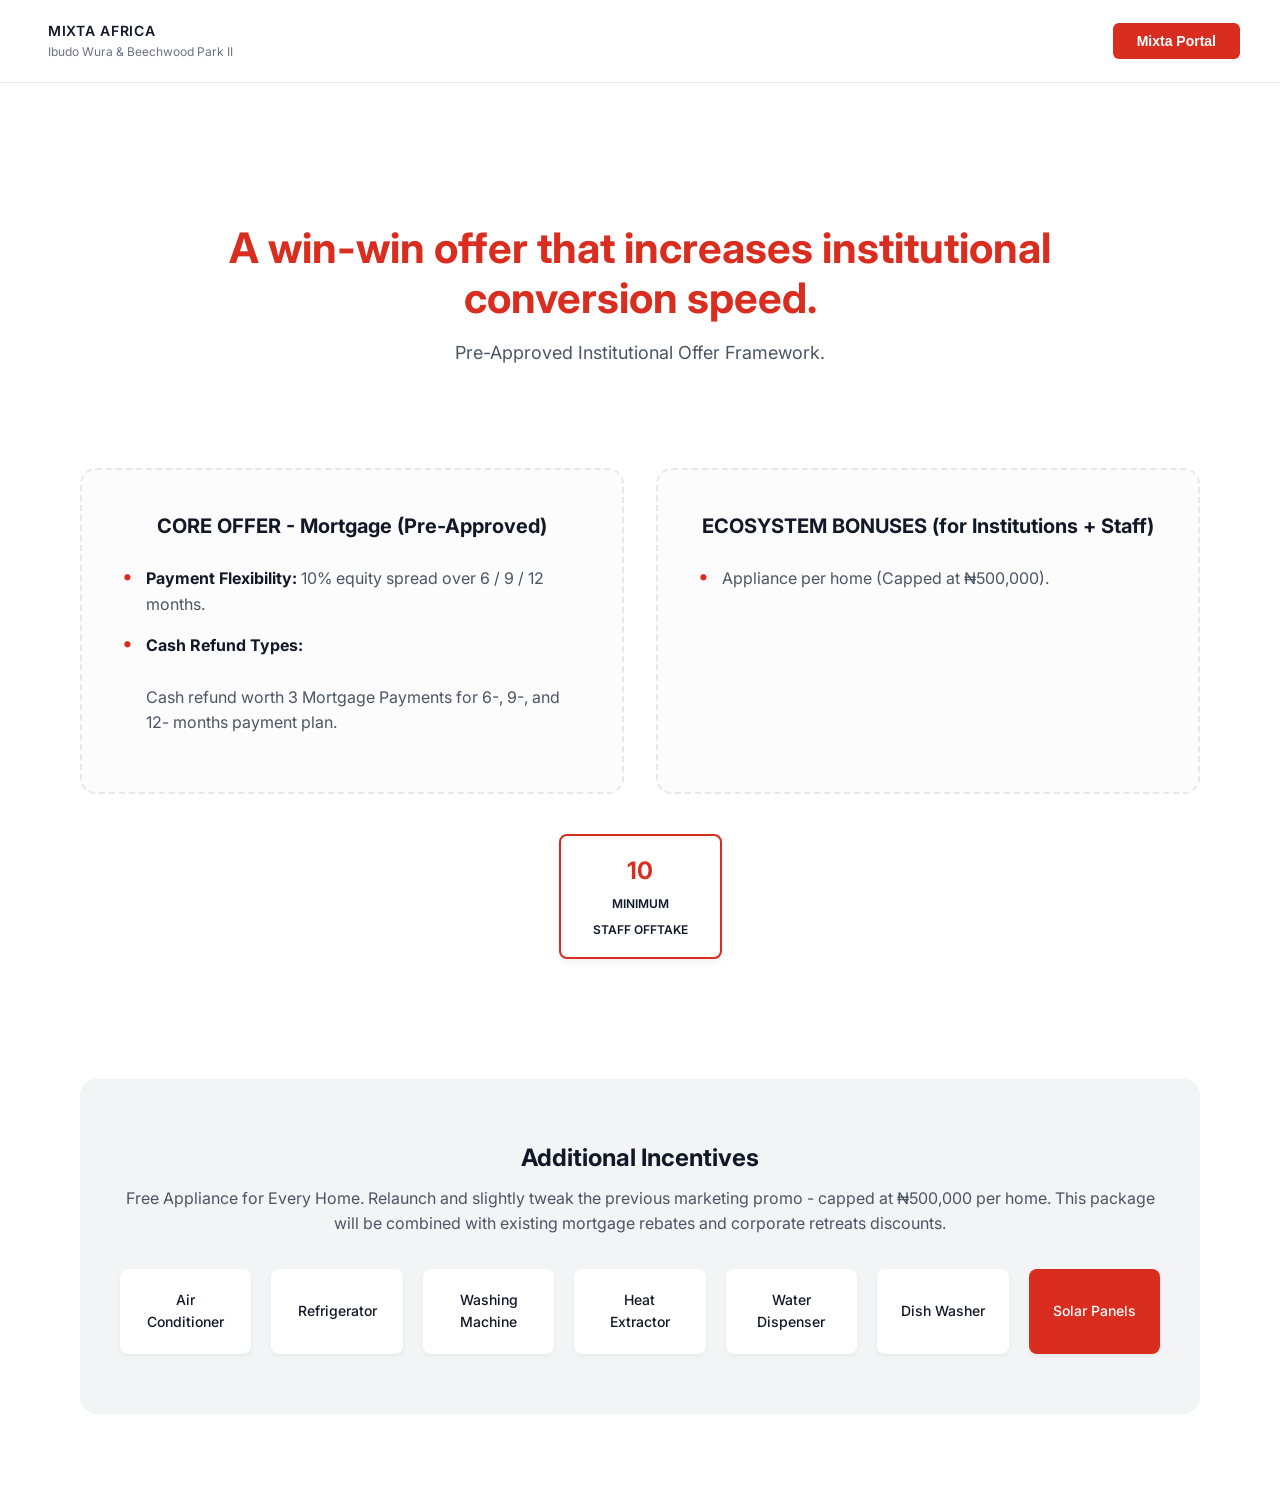
==== index.html @ d7891eee "Update index.html" ====
<!DOCTYPE html>
<html lang="en">
<head>
  <meta charset="UTF-8">
  <meta name="viewport" content="width=device-width, initial-scale=1.0">
  <title>Lagos Market Intelligence — Sales Directory</title>
  
  <script>
    if (sessionStorage.getItem('mixtaAuth') !== 'verified') { window.location.assign('./landing.html'); }
    let idleTime = 0;
    const idleInterval = setInterval(timerIncrement, 60000); 
    window.onload = resetTimer; window.onmousemove = resetTimer; window.onmousedown = resetTimer; window.ontouchstart = resetTimer; window.onclick = resetTimer; window.onkeypress = resetTimer; window.addEventListener('scroll', resetTimer, true);
    function timerIncrement() { idleTime++; if (idleTime >= 15) { sessionStorage.clear(); window.location.assign('./landing.html'); } }
    function resetTimer() { idleTime = 0; }
  </script>

  <link href="https://fonts.googleapis.com/css2?family=Inter:wght@300;400;500;600;700&display=swap" rel="stylesheet">
  <link rel="stylesheet" href="style.css">
</head>
<body>

  <nav>
    <a href="index.html" class="nav-brand">
      <img src="mixta-logo.png" alt="Mixta Africa Logo" style="height: 40px; width: auto; object-fit: contain;" onerror="this.style.display='none'">
      <div>
        <div class="nav-title" style="margin-left: 8px;">Mixta Africa</div>
        <div class="nav-subtitle" style="margin-left: 8px;">Lagos Market Intelligence Hub</div>
      </div>
    </a>
    <button onclick="sessionStorage.clear(); window.location.assign('./landing.html')" style="background: var(--bg-grey-light); border: 1px solid var(--border-grey); color: var(--brand-red); font-weight: 600; cursor: pointer; font-size: 13px; padding: 8px 16px; border-radius: 6px; transition: all 0.2s;">Sign Out</button>
  </nav>

  <main>
    <div class="hero-text">
      <h1>Sales Execution Workspace</h1>
      <p>Select a module below to access program details, frameworks, and pipeline analytics.</p>
    </div>

    <div class="guiding-grid">
      <a href="programme.html" class="guide-card">
        <div class="guide-icon">1</div>
        <div class="guide-title">Programme</div>
        <div class="guide-desc">Core metrics, eligibility filters, and qualifying salary data.</div>
      </a>
      <a href="frameworks.html" class="guide-card">
        <div class="guide-icon">2</div>
        <div class="guide-title">Frameworks</div>
        <div class="guide-desc">Industry-specific strategy and segmentation models.</div>
      </a>
      <a href="playbook.html" class="guide-card">
        <div class="guide-icon">3</div>
        <div class="guide-title">Sales Playbook</div>
        <div class="guide-desc">Scripts, objection handling, and 90-day rollout calendar.</div>
      </a>
    </div>

    <hr>

    <div style="text-align: center; margin-bottom: 20px;">
      <h2 style="font-size: 24px; font-weight: 700; margin-bottom: 8px;">Institutional Target Segmentation</h2>
      <p style="font-size: 14px; color: var(--brand-grey);">The 30 net addressable Lagos-based institutions mapped by priority.</p>
    </div>
    
    <h3 class="priority-header">Priority 1 - Anchor & High Probability Accounts</h3>
    <div class="company-grid" id="gridP1"></div>

    <h3 class="priority-header">Priority 2 - Strategic Followers</h3>
    <div class="company-grid" id="gridP2"></div>

    <h3 class="priority-header">Priority 3 - Secondary Targets</h3>
    <div class="company-grid" id="gridP3"></div>
  </main>

  <div class="modal-overlay" id="companyModal" onclick="closeModal(event)">
    <div class="modal-content" onclick="event.stopPropagation()">
      <button class="close-btn" onclick="forceCloseModal()">×</button>
      
      <div class="modal-header">
        <div class="modal-header-text">
          <span class="modal-priority" id="mPriority">PRIORITY</span>
          <h2 class="modal-title" id="mName">Company Name</h2>
          <p class="modal-meta" id="mMeta">HQ: Location | Lagos Headcount: 000</p>
        </div>
        <div class="modal-logo-box" id="mLogoContainer">
          <img id="mLogo" src="" alt="Company Logo">
        </div>
      </div>

      <div class="modal-scroll-area">
        <div class="modal-grid">
          <div class="modal-stat-box">
            <div class="modal-stat-title">Qualifying Staff (Above ₦1.8M)</div>
            <div class="modal-stat-val" id="mQualifying" style="color: var(--text-dark);">000</div>
          </div>
          <div class="modal-stat-box" style="background: var(--brand-red-light); border-color: var(--brand-red);">
            <div class="modal-stat-title" style="color: var(--brand-red);">Net Eligible Pool</div>
            <div class="modal-stat-val" id="mPool">000 - 000</div>
          </div>
        </div>

        <h3 class="modal-section-title">Targeting Intelligence</h3>
        <ul class="strategy-list">
          <li><strong>Entry Point</strong> <span id="mEntry">...</span></li>
          <li><strong>Contact Method</strong> <span id="mContact">...</span></li>
          <li><strong>Conversational Lever</strong> <span id="mLever">...</span></li>
          <li><strong>Pitch Angle</strong> <span id="mPitch">...</span></li>
        </ul>

        <div class="objection-box">
          <div class="objection-q" id="mObjQ">"Objection?"</div>
          <div class="objection-a" id="mObjA">Response...</div>
        </div>
      </div>

      <div class="modal-footer">
        <button class="nav-modal-btn" id="prevBtn" onclick="navigateModal(-1)">← Previous</button>
        <button class="nav-modal-btn" id="nextBtn" onclick="navigateModal(1)">Next →</button>
      </div>
    </div>
  </div>

  <script>
    const companyData = {
      "Access Bank Plc": { logoName: "Access Bank", name: "Access Bank Plc", priority: "PRIORITY 1 - ANCHOR ACCOUNT", hq: "Victoria Island, Lagos", headcount: "~6,000", qualifying: "~2,800", pool: "2,000- 2,500", entry: "Head of Employee Value Proposition / Chief Human Resources Officer", contact: "Direct phone call - leverage existing relationship", lever: "First-mover credential: \"Access Bank is our reference institution your staff benefit before any other bank in Lagos.\" Use this account to establish sector dominance.", pitch: "Access Bank Band 6-7 Officers earn N1.2M-N2.8M. Those above 1.8M can spread 10% equity over 6, 9, or 12 months. Upon completion, they receive 3 months of payments in cash.", objQ: "\"We have our own mortgage product.\"", objA: "This is a housing benefit layer a cash-back and appliance subsidy that sits entirely outside your balance sheet. Your own product gets more competitive, not less." },
      "Zenith Bank Plc": { logoName: "Zenith Bank", name: "Zenith Bank Plc", priority: "PRIORITY 1", hq: "Victoria Island, Lagos", headcount: "~2,625", qualifying: "~1,200", pool: "800 - 1,000", entry: "Chief People Officer or Head of Human Resources", contact: "Linkedin InMail + phone reference Access Bank engagement", lever: "Sector social proof: \"Access Bank staff are already enrolled. Zenith is the natural second.\"", pitch: "Zenith Officers and Managers are career-ambitious. Frame this as: your staff aren't just getting a mortgage they are getting a property subsidy programme that returns real money.", objQ: "\"Staff prefer our internal mortgage scheme.\"", objA: "The cash refund and appliance bundle is additive - staff using Zenith's own mortgage product still qualify for the 3-month cash refund." },
      "Guaranty Trust Holding Co.": { logoName: "GTBank", name: "Guaranty Trust Holding Co. (GTBank)", priority: "PRIORITY 1", hq: "Victoria Island, Lagos", headcount: "~2,660", qualifying: "~1,200", pool: "750- 1,000", entry: "Head of Human Resources or Deputy Managing Director", contact: "Warm intro via Access Bank contact", lever: "GTBank culture responds to exclusivity and first-mover identity: \"10 GTBank people are getting homes this quarter - are your people on the list?\"", pitch: "GTBank staff are aspirational and brand-aware. Frame Ibudo Wura / Beechwood Park II as a prestige address.", objQ: "\"We have a housing loan scheme in-house.\"", objA: "The cash-back and N500K appliance allocation is the differentiator. Your scheme provides the loan ours returns cash on top." },
      "First Bank of Nigeria Plc": { logoName: "First Bank", name: "First Bank of Nigeria Plc", priority: "PRIORITY 1", hq: "Marina, Lagos Island", headcount: "~4,200", qualifying: "~1,600", pool: "800- 1,200", entry: "Group Head, Human Resources", contact: "Formal physical letter to First Bank HQ (Marina)", lever: "130 years of institutional legacy means frequent executive events. Lead with the conference centre discount as the door-opener with the CHRO.", pitch: "First Bank's large Lagos management cadre has many experienced professionals who have been renting for 5-10 years. The equity installment option removes the biggest barrier.", objQ: "\"Staff are spread across Lagos - complex logistics.\"", objA: "We run satellite briefings at branch locations. We come to your staff." },
      "United Bank for Africa (UBA)": { logoName: "UBA", name: "United Bank for Africa (UBA)", priority: "PRIORITY 1", hq: "Victoria Island, Lagos", headcount: "~3,600", qualifying: "~1,350", pool: "850- 1,100", entry: "Head of Employee Experience / HR Business Partner (Lagos)", contact: "Linkedin InMail to HR leadership", lever: "UBA's \"Africa's Global Bank\" brand positions its staff as globally mobile and career-aware.", pitch: "UBA staff at Manager level (N2.8M-N7M) can access a N50M Ibudo Wura home. 10% equity = N5M, spread over 9 months.", objQ: "\"Some staff won't qualify.\"", objA: "We only need 10 to activate the bulk offer. We are targeting your Band-B population at N1.8M+." },
      "Stanbic IBTC Bank": { logoName: "Stanbic IBTC", name: "Stanbic IBTC Bank / Holdings", priority: "PRIORITY 1", hq: "Victoria Island, Lagos", headcount: "~3,150", qualifying: "~1,800", pool: "850- 1,150", entry: "Head of Human Resources", contact: "Linkedin + phone reference other banking sector engagements", lever: "Stanbic IBTC staff skew international-minded and financially sophisticated. Lead with the investment angle.", pitch: "International banking norms make Stanbic staff acutely aware of the wealth gap between homeowners and renters.", objQ: "\"Our staff have access to Standard Bank group housing loans.\"", objA: "Group schemes serve different geographies. Our programme adds a cash-back layer and an appliance grant that no group scheme matches." },
      "Interswitch": { logoName: "Interswitch", name: "Interswitch Group", priority: "PRIORITY 1", hq: "Victoria Island, Lagos", headcount: "~1,540", qualifying: "~900", pool: "500-700", entry: "Chief People Officer", contact: "Linkedin + warm intro via Lagos fintech network", lever: "Interswitch processes millions of transactions - staff are financially sophisticated. Lead with ROI framing.", pitch: "Interswitch Specialists and Senior Associates at N2M-N5M are the sweet spot. Tech talent in Lagos understands compounding returns.", objQ: "\"People in tech prefer flexibility - they might relocate.\"", objA: "Even if they relocate, they own a Lagos asset appreciating at 15-22% annually." },
      "Shell Nigeria": { logoName: "Shell", name: "Shell Nigeria (SPDC / SNEPCO)", priority: "PRIORITY 1", hq: "Victoria Island, Lagos", headcount: "~1,750", qualifying: "~1,200", pool: "550-800", entry: "Head of HR Nigeria or Social Performance Manager", contact: "Formal letter to Shell Nigeria HQ + LinkedIn follow-up", lever: "Shell Nigeria staff earn some of the highest salaries in Lagos but face two barriers: lump-sum down payment and title insecurity. Address both.", pitch: "Shell professionals at N2.5M-N8M have the income to qualify comfortably their DSR on a N50M mortgage is well below 33.33%.", objQ: "\"We need a full due diligence on the development.\"", objA: "We provide complete documentation: Certificate of Occupancy, development approvals, site progress reports, offtake agreements." },
      "KPMG": { logoName: "KPMG", name: "KPMG Nigeria", priority: "PRIORITY 1", hq: "Victoria Island, Lagos", headcount: "~1,950", qualifying: "~1,100", pool: "560-830", entry: "Head of People & Culture (HR)", contact: "Linkedin + formal meeting request", lever: "KPMG advises Nigeria's largest companies on HR strategy. Lead with credibility.", pitch: "Senior Associates and Managers at KPMG are exactly the cohort under housing pressure in Lagos. The equity installment plan fits their cash flow.", objQ: "\"Conflict of interest we advise real estate clients.\"", objA: "Staff are purchasing individually through a mortgage product this is a personal financial transaction." },
      "Deloitte": { logoName: "Deloitte", name: "Deloitte Nigeria", priority: "PRIORITY 1", hq: "Victoria Island, Lagos", headcount: "~1,716", qualifying: "~1,000", pool: "500-750", entry: "Chief People Officer", contact: "LinkedIn + formal email", lever: "\"KPMG staff are already enrolled. Deloitte is the natural second Big Four firm.\"", pitch: "Deloitte Senior Consultants and Managers in Lagos understand financial modelling. Present the full investment case.", objQ: "\"We have an existing bank partnership for staff mortgages.\"", objA: "Bank partnerships provide the debt - this adds cash back and appliances on top." },
      "PwC": { logoName: "PwC", name: "PricewaterhouseCoopers (PwC) Nigeria", priority: "PRIORITY 1", hq: "Victoria Island, Lagos", headcount: "~1,560", qualifying: "~950", pool: "450-710", entry: "Head of Human Capital", contact: "LinkedIn + formal meeting request", lever: "PwC's brand is built on trust and rigour. Your due diligence pack should be presented exactly as PwC would present a client deliverable.", pitch: "Managers and Senior Managers are the highest-probability cohort.", objQ: "\"Partnership structure means we need Partner approval for any staff programme.\"", objA: "We understand. A one-page brief for Partner review is part of our standard package." },
      "MTN Nigeria": { logoName: "MTN", name: "MTN Nigeria", priority: "PRIORITY 1", hq: "Ikoyi, Lagos", headcount: "~1,950", qualifying: "~1,100", pool: "600-850", entry: "Head of People & Culture (HR)", contact: "Linkedin InMail to HR Head", lever: "MTN staff are technology-oriented. Prepare a digital one-pager.", pitch: "MTN Specialists and Managers are renting across Lekki, VGC, and Ajah. The equity installment plan eliminates the down-payment barrier.", objQ: "\"Our people prefer to live closer to Ikoyi HQ.\"", objA: "Lakowe is on the Lekki-Epe expressway 25 minutes from Ikoyi in moderate traffic. It is closer than Ajah." },
      "Standard Chartered Bank": { logoName: "Standard Chartered", name: "Standard Chartered Bank", priority: "PRIORITY 2", hq: "Victoria Island, Lagos", headcount: "~1,650", qualifying: "~1,100", pool: "500-700", entry: "Head of Human Resources", contact: "Linkedin InMail with formal follow-up", lever: "StanChart staff are globally mobile and see Lagos as a posting.", pitch: "For expatriate or returning-diaspora staff, the 10% equity installment structure removes the lump-sum barrier entirely.", objQ: "\"Our staff rotate globally will they be here long enough?\"", objA: "Many Standard Chartered executives have been in Lagos 5+ years. For those who stay, this is wealth creation." },
      "Fidelity Bank Plc": { logoName: "Fidelity Bank", name: "Fidelity Bank Plc", priority: "PRIORITY 2", hq: "Victoria Island, Lagos", headcount: "~1,760", qualifying: "~700", pool: "400-580", entry: "Head of Human Resources", contact: "Linkedin + phone warm intro", lever: "Fidelity Bank is actively positioning as a growth bank.", pitch: "Grade 6-9 Fidelity staff (N1.8M-N5.5M) represent the growth engine of the bank.", objQ: "\"Our staff numbers are lower in Lagos.\"", objA: "We only need 10 commitments to activate the bulk benefit. Quality of the 10 is what activates the offer." },
      "First City Monument Bank": { logoName: "FCMB", name: "First City Monument Bank", priority: "PRIORITY 2", hq: "Victoria Island, Lagos", headcount: "~1,440", qualifying: "~600", pool: "340-480", entry: "Group Chief Human Resources Officer", contact: "LinkedIn + formal email", lever: "FCMB positions itself as a \"right size bank\". Frame this as a programme that only a forward-thinking HR team would run.", pitch: "FCMB Managers and Senior Officers in Lagos are the precise target. 10% equity installment over 6-12 months is accessible.", objQ: "\"Budget for staff welfare is tight.\"", objA: "This programme costs FCMB nothing. Your staff self-select, individually qualify, and receive the benefit directly." },
      "Airtel Nigeria": { logoName: "Airtel", name: "Airtel Nigeria", priority: "PRIORITY 2", hq: "Victoria Island, Lagos", headcount: "~1,100", qualifying: "~650", pool: "300-490", entry: "Head of Human Resources", contact: "Linkedin + phone", lever: "\"MTN staff are already looking at this. Airtel is the natural next move in the telecom sector.\"", pitch: "Airtel Specialists earning N1.9M-N4.5M are the core cohort. The N5M equity spread over 12 months is financially viable.", objQ: "\"Staff may prefer buying outside Lakowe.\"", objA: "They can this is a structured offer tied to specific, title-clear developments." },
      "Flutterwave": { logoName: "Flutterwave", name: "Flutterwave", priority: "PRIORITY 2", hq: "Lekki, Lagos", headcount: "~595", qualifying: "~450", pool: "220-360", entry: "VP People or Head of People Ops", contact: "Linkedin DM", lever: "Flutterwave staff earn global-equivalent salaries but live in Lagos. Angle: \"Your Lagos engineers earn San Francisco comp but are renting in Lekki.\"", pitch: "Senior engineers have the income but not the lump-sum equity. The installment plan is the product-market fit.", objQ: "\"Our people might move to the US or UK.\"", objA: "Lagos real estate has outperformed most global markets at 15-20% annual appreciation." },
      "Paystack": { logoName: "Paystack", name: "Paystack", priority: "PRIORITY 2", hq: "Victoria Island, Lagos", headcount: "~383", qualifying: "~320", pool: "150-260", entry: "Head of People / HR Lead", contact: "LinkedIn DM", lever: "Paystack staff are Stripe-credentialled global talent choosing to stay in Lagos.", pitch: "Paystack engineers are renting at N2M-N5M/year. Owning a N50M Ibudo Wura unit costs less per month on a 20-year mortgage than their current rent.", objQ: "\"Small team not enough people.\"", objA: "We only need 10. Paystack has 383 Lagos staff and effectively 100% earn 1.8M+." },
      "Total Energies": { logoName: "Total Energies", name: "Total Energies", priority: "PRIORITY 2", hq: "Victoria Island, Lagos", headcount: "~1,000", qualifying: "~680", pool: "300-480", entry: "HR Manager Nigeria", contact: "Formal letter + LinkedIn", lever: "Total Energies has a strong employee welfare philosophy. Frame this as a measurable staff welfare outcome.", pitch: "TotalEnergies engineers in Lagos are in the 2.2M-N7M band. The structured equity payment and C of O title security match the documentation standards they expect.", objQ: "\"We need legal review before endorsing any property programme.\"", objA: "We have a complete legal due diligence pack: C of O, title search report, development permits." },
      "Seplat Energy": { logoName: "Seplat", name: "Seplat Energy", priority: "PRIORITY 2", hq: "Victoria Island, Lagos", headcount: "~600", qualifying: "~420", pool: "185-310", entry: "Chief Human Resources Officer", contact: "Phone + LinkedIn", lever: "Seplat is Nigeria's leading indigenous energy company. Angle: \"Seplat is powering Nigeria's energy future.\"", pitch: "Seplat staff have above-average financial literacy. Present the full financial model.", objQ: "\"We are based in V.I. Lakowe is a distance.\"", objA: "Lakowe is 28 minutes from Victoria Island via the Lekki-Epe expressway." },
      "Oando Plc": { logoName: "Oando", name: "Oando Plc", priority: "PRIORITY 2", hq: "Victoria Island, Lagos", headcount: "~1,250", qualifying: "~700", pool: "350-530", entry: "Head of Human Resources", contact: "Phone + LinkedIn", lever: "Oando staff are financially motivated and market-aware. Frame this as a financial planning tool.", pitch: "Oando Professional and Senior Professional staff are primed for this offer.", objQ: "\"The company is currently focused on its own debt restructuring.\"", objA: "This programme has zero corporate financial involvement. Staff mortgage individually." },
      "Sahara Group": { logoName: "Sahara Group", name: "Sahara Group", priority: "PRIORITY 2", hq: "Victoria Island, Lagos", headcount: "~1,100", qualifying: "~680", pool: "330-490", entry: "Group Chief People Officer", contact: "Phone + formal email", lever: "Sahara Group operates across Africa. Lead with the retreat concession for the door-opener.", pitch: "Sahara's Lagos professionals earn above-market rates. The structured installment plan removes the lump-sum barrier.", objQ: "\"Sahara staff travel frequently - they're not always in Lagos.\"", objA: "Frequent travellers actually benefit most from a structured mortgage the payment comes out automatically." },
      "Nestle Nigeria": { logoName: "Nestle", name: "Nestle Nigeria", priority: "PRIORITY 2", hq: "Ilupeju, Lagos", headcount: "~1,350", qualifying: "~500", pool: "270-380", entry: "Human Resources Director", contact: "Formal letter + LinkedIn", lever: "Nestlé's culture prioritises employee welfare. Frame this as a \"Financial Wellness Benefit\".", pitch: "Nestlé Managers are stable, career-oriented professionals. The equity installment plan fits their consistent income profile.", objQ: "\"Our staff are spread across different areas of Lagos.\"", objA: "Lakowe is 30 minutes from llupeju via the Lagos-Ibadan Expressway to the Lekki-Epe road." },
      "Unilever Nigeria": { logoName: "Unilever", name: "Unilever Nigeria", priority: "PRIORITY 2", hq: "Oregun, Ikeja (Lagos)", headcount: "~1,100", qualifying: "~620", pool: "280-470", entry: "HR Director Nigeria", contact: "LinkedIn + formal email", lever: "Unilever's global playbook emphasises \"purposeful living\".", pitch: "Unilever Managers are exactly the cohort who have been saving for a property down payment for years.", objQ: "\"Our staff may prefer to buy through their own savings.\"", objA: "We are not competing with savings. The 10% equity installment plan IS a structured savings mechanism." },
      "EY": { logoName: "EY", name: "EY", priority: "PRIORITY 2", hq: "Victoria Island, Lagos", headcount: "~1,404", qualifying: "~900", pool: "370-580", entry: "Head of Talent / People Advisory", contact: "LinkedIn + formal email", lever: "EY's brand positions around \"Building a Better Working World\".", pitch: "EY Senior Associates and Managers are the prime cohort. Present the full NPV comparison: 5 years of renting versus owning.", objQ: "\"Our staff need to be mobile for client work.\"", objA: "Mobility is not an obstacle to ownership it is an argument for it." },
      "Coronation Merchant Bank": { logoName: "Coronation", name: "Coronation Merchant Bank", priority: "PRIORITY 2", hq: "Victoria Island, Lagos", headcount: "~595", qualifying: "~400", pool: "170-280", entry: "Chief Human Resources Officer", contact: "Phone + LinkedIn", lever: "Coronation staff are investment professionals.", pitch: "Coronation Investment Managers are analytical buyers. Present the full investment model.", objQ: "\"Our numbers are small barely worth the effort.\"", objA: "Coronation's small size is an advantage: decision speed. One meeting gets this approved." },
      "Sterling Bank Plc": { logoName: "Sterling Bank", name: "Sterling Bank Plc", priority: "PRIORITY 3", hq: "Marina, Lagos Island", headcount: "~1,120", qualifying: "~440", pool: "230-360", entry: "Chief Human Resources Officer", contact: "Phone + LinkedIn", lever: "Sterling Bank is reinventing itself. Staff are loyal and brand-proud.", pitch: "Sterling Bank managers are our ideal first cohort.", objQ: "\"Our staff base is smaller.\"", objA: "That's exactly why Sterling moves faster. 10 commitments in a bank of this size is achievable in one room." },
      "SystemSpecs": { logoName: "SystemSpecs", name: "SystemSpecs", priority: "PRIORITY 3", hq: "Lekki Phase 1, Lagos", headcount: "~480", qualifying: "~270", pool: "150-220", entry: "HR Manager / Chief People Officer", contact: "Phone + LinkedIn", lever: "SystemSpecs processes government payments across Nigeria.", pitch: "Senior developers are the target. Remita processes the NHF - staff here understand housing finance better than most.", objQ: "\"We are a relatively small company.\"", objA: "That means the HR team makes decisions faster. 10 commitments is easily achievable in one lunchroom session." },
      "Nigerian Breweries": { logoName: "Nigerian Breweries", name: "Nigerian Breweries", priority: "PRIORITY 3", hq: "Iganmu, Lagos", headcount: "~1,120", qualifying: "~400", pool: "225-320", entry: "Head of Human Resources", contact: "Formal letter + LinkedIn", lever: "Heineken's global DEI and employee wellbeing standards mean NB HR teams are evaluated on measurable welfare outcomes.", pitch: "NB Managers are the target. Lakowe offers a quality-of-life upgrade.", objQ: "\"We are a manufacturing company our senior staff in Lagos is a smaller group.\"", objA: "Quality over quantity. We need 10 commitments. Nigerian Breweries has 400 qualifying staff in Lagos." },
      "Flour Mills": { logoName: "Flour Mills", name: "Flour Mills", priority: "PRIORITY 3", hq: "Apapa, Lagos", headcount: "~1,890", qualifying: "~500", pool: "220-360", entry: "Group Head, Human Resources", contact: "Formal physical letter + phone", lever: "Flour Mills of Nigeria is one of the oldest and most respected companies on the NGX.", pitch: "FMN Managers and General Managers in Lagos are stable, long-tenured earners.", objQ: "\"Most of our Lagos staff are in Apapa far from Lakowe.\"", objA: "Lakowe is actually more accessible from Apapa via the Third Mainland Bridge to Lekki than many people assume." }
    };

    const targetCompaniesList = Object.keys(companyData);
    const gridP1 = document.getElementById('gridP1');
    const gridP2 = document.getElementById('gridP2');
    const gridP3 = document.getElementById('gridP3');
    const imgExtensions = ['png', 'PNG', 'jpg', 'JPG', 'jpeg', 'JPEG'];

    targetCompaniesList.forEach(companyKey => {
      const data = companyData[companyKey];
      const card = document.createElement('div');
      card.className = 'company-cell';
      card.onclick = () => openModal(companyKey);
      
      const logoContainer = document.createElement('div');
      logoContainer.className = 'logo-space';
      
      const logoImg = document.createElement('img');
      let extIndex = 0;
      const baseLogoName = data.logoName || companyKey;
      
      logoImg.src = `${baseLogoName}.${imgExtensions[extIndex]}`; 
      logoImg.alt = `${baseLogoName} Logo`;
      
      logoImg.onerror = function() {
        extIndex++;
        if (extIndex < imgExtensions.length) {
          this.src = `${baseLogoName}.${imgExtensions[extIndex]}`;
        } else {
          this.style.display = 'none';
          logoContainer.textContent = baseLogoName.charAt(0);
          logoContainer.style.fontSize = '24px';
          logoContainer.style.fontWeight = '700';
          logoContainer.style.color = 'var(--brand-red)';
        }
      };

      logoContainer.appendChild(logoImg);

      const name = document.createElement('div');
      name.className = 'company-name';
      name.textContent = data.name.split(' (')[0]; 

      card.appendChild(logoContainer);
      card.appendChild(name);
      
      if(data.priority.includes("PRIORITY 1")) gridP1.appendChild(card);
      else if (data.priority.includes("PRIORITY 2")) gridP2.appendChild(card);
      else gridP3.appendChild(card);
    });

    const modal = document.getElementById('companyModal');
    let currentCompanyIndex = 0;

    function openModal(companyKey) {
      currentCompanyIndex = targetCompaniesList.indexOf(companyKey);
      populateModal();
      modal.classList.add('active');
      document.body.style.overflow = 'hidden';
    }

    function populateModal() {
      const companyKey = targetCompaniesList[currentCompanyIndex];
      const data = companyData[companyKey];
      
      document.querySelector('.modal-scroll-area').scrollTop = 0;
      
      document.getElementById('mName').innerHTML = data.name;
      document.getElementById('mPriority').innerHTML = data.priority;
      document.getElementById('mMeta').innerHTML = `HQ: ${data.hq} | Lagos Headcount: ${data.headcount}`;
      document.getElementById('mQualifying').innerHTML = data.qualifying;
      document.getElementById('mPool').innerHTML = data.pool;
      document.getElementById('mEntry').innerHTML = data.entry;
      document.getElementById('mContact').innerHTML = data.contact;
      document.getElementById('mLever').innerHTML = data.lever;
      document.getElementById('mPitch').innerHTML = data.pitch;
      document.getElementById('mObjQ').innerHTML = data.objQ;
      document.getElementById('mObjA').innerHTML = data.objA;

      const baseLogoName = data.logoName || companyKey;
      const modalLogo = document.getElementById('mLogo');
      const modalLogoContainer = document.getElementById('mLogoContainer');
      
      modalLogo.style.display = 'block';
      modalLogoContainer.textContent = '';
      modalLogoContainer.appendChild(modalLogo);

      let modalExtIndex = 0;
      modalLogo.src = `${baseLogoName}.${imgExtensions[modalExtIndex]}`;
      modalLogo.alt = `${baseLogoName} Logo`;

      modalLogo.onerror = function() {
        modalExtIndex++;
        if (modalExtIndex < imgExtensions.length) {
          this.src = `${baseLogoName}.${imgExtensions[modalExtIndex]}`;
        } else {
          this.style.display = 'none';
          modalLogoContainer.textContent = baseLogoName.charAt(0);
          modalLogoContainer.style.fontSize = '28px';
          modalLogoContainer.style.fontWeight = '700';
          modalLogoContainer.style.color = 'var(--brand-red)';
        }
      };

      document.getElementById('prevBtn').disabled = (currentCompanyIndex === 0);
      document.getElementById('nextBtn').disabled = (currentCompanyIndex === targetCompaniesList.length - 1);
    }

    function navigateModal(direction) {
      const newIndex = currentCompanyIndex + direction;
      if(newIndex >= 0 && newIndex < targetCompaniesList.length) {
          currentCompanyIndex = newIndex;
          populateModal();
      }
    }

    function closeModal(event) { if (event.target === modal) forceCloseModal(); }
    function forceCloseModal() { modal.classList.remove('active'); document.body.style.overflow = 'auto'; }
  </script>
</body>
</html>
---- style.css ----
:root {
  --bg-white: #ffffff;
  --bg-off-white: #fcfcfc;
  --bg-grey-light: #f3f4f6;
  --border-grey: #e5e7eb;
  --text-dark: #111827;
  --text-grey: #4b5563;
  --text-light: #9ca3af;
  --brand-red: #d92d20;
  --brand-red-hover: #b42318;
  --brand-red-light: #fef3f2;
  --brand-grey: #6b7280;
  --font-sans: 'Inter', sans-serif;
}

* { margin: 0; padding: 0; box-sizing: border-box; }

body {
  background-color: var(--bg-white); color: var(--text-dark);
  font-family: var(--font-sans); line-height: 1.6;
  -webkit-font-smoothing: antialiased; padding-bottom: 80px;
}

/* NAVIGATION */
nav {
  border-bottom: 1px solid var(--border-grey); padding: 20px 40px;
  display: flex; align-items: center; justify-content: space-between;
  background: var(--bg-white); position: sticky; top: 0; z-index: 100;
}
.nav-brand { display: flex; align-items: center; gap: 12px; text-decoration: none; }
.nav-title { font-size: 14px; font-weight: 600; color: var(--text-dark); text-transform: uppercase; letter-spacing: 0.05em; }
.nav-subtitle { font-size: 12px; color: var(--brand-grey); }

/* PUBLIC LANDING PAGE STYLES */
.btn-login {
  background: var(--brand-red); color: var(--bg-white); border: none;
  padding: 10px 24px; border-radius: 6px; font-weight: 600; cursor: pointer;
  transition: background 0.2s; font-size: 14px;
}
.btn-login:hover { background: var(--brand-red-hover); }

.public-hero { text-align: center; padding: 80px 20px 60px; max-width: 900px; margin: 0 auto; }
.public-hero h1 { font-size: 42px; font-weight: 700; margin-bottom: 16px; color: var(--text-dark); line-height: 1.2; }
.public-hero p { font-size: 18px; color: var(--text-grey); margin-bottom: 40px; }

.offer-grid { display: grid; grid-template-columns: 1fr 1fr; gap: 32px; margin-bottom: 0 !important; position: relative; }
.offer-card { border: 2px dashed var(--border-grey); border-radius: 16px; padding: 40px; background: var(--bg-off-white); }
.offer-card h2 { font-size: 20px; color: var(--text-dark); margin-bottom: 24px; text-align: center; }
.offer-list { list-style: none; }
.offer-list li { margin-bottom: 16px; padding-left: 24px; position: relative; color: var(--text-grey); }
.offer-list li::before { content: '•'; color: var(--brand-red); position: absolute; left: 0; font-size: 20px; line-height: 1; }
.offer-list li strong { color: var(--text-dark); }

/* 10 MINIMUM BADGE */
.trigger-container { text-align: center; margin: 40px auto 120px auto; position: relative; z-index: 10; }
.trigger-badge {
  background: var(--bg-white); border: 2px solid var(--brand-red); border-radius: 8px;
  padding: 16px 32px; text-align: center; box-shadow: 0 4px 6px rgba(0,0,0,0.05);
  display: inline-block;
}
.trigger-number { font-size: 24px; font-weight: 700; color: var(--brand-red); display: block; }
.trigger-text { font-size: 12px; font-weight: 600; text-transform: uppercase; color: var(--text-dark); }

.appliance-section { text-align: center; padding: 60px 40px; background: var(--bg-grey-light); border-radius: 16px; }
.appliance-grid { display: grid; grid-template-columns: repeat(auto-fit, minmax(120px, 1fr)); gap: 20px; margin-top: 32px; }
.appliance-item { 
  background: var(--bg-white); padding: 20px; border-radius: 8px; 
  box-shadow: 0 2px 4px rgba(0,0,0,0.05); font-size: 14px; font-weight: 500; 
  color: var(--text-dark); display: flex; flex-direction: column; align-items: center; justify-content: center; gap: 12px;
}
.appliance-item img { width: 60px; height: 60px; object-fit: contain; }

/* INTERNAL LAYOUT */
main { max-width: 1100px; margin: 60px auto 0; padding: 0 40px; }
.hero-text { text-align: center; margin-bottom: 48px; }
.hero-text h1 { font-size: 36px; font-weight: 700; margin-bottom: 12px; }
.page-header { margin-bottom: 40px; border-bottom: 2px solid var(--border-grey); padding-bottom: 20px; }
.page-header h1 { font-size: 28px; color: var(--text-dark); margin-bottom: 8px; }
.page-header p { color: var(--brand-grey); font-size: 15px; }

/* GUIDING GRID (Now 3 Columns) */
.guiding-grid { display: grid; grid-template-columns: repeat(3, 1fr); gap: 24px; margin-bottom: 80px; }
.guide-card { display: block; border: 1px solid var(--border-grey); border-radius: 8px; padding: 32px 24px; text-decoration: none; text-align: center; transition: all 0.2s ease; }
.guide-card:hover { border-color: var(--brand-red); background: var(--brand-red-light); transform: translateY(-4px); }
.guide-icon { width: 48px; height: 48px; background: var(--bg-grey-light); border-radius: 50%; margin: 0 auto 16px; display: flex; align-items: center; justify-content: center; color: var(--brand-grey); font-size: 20px; }
.guide-card:hover .guide-icon { background: var(--brand-red); color: var(--bg-white); }
.guide-title { font-size: 18px; font-weight: 600; margin-bottom: 8px; color: var(--text-dark);}
.guide-desc { font-size: 13px; color: var(--text-grey); }
hr { border: none; border-top: 1px solid var(--border-grey); margin: 0 0 60px 0; }

.priority-header { font-size: 14px; font-weight: 700; color: var(--brand-red); margin: 40px 0 16px; text-transform: uppercase; letter-spacing: 0.05em; border-bottom: 2px solid var(--border-grey); padding-bottom: 8px; }
.company-grid { display: grid; grid-template-columns: repeat(auto-fill, minmax(140px, 1fr)); gap: 20px; margin-bottom: 40px;}
.company-cell { background: var(--bg-off-white); border: 1px solid var(--border-grey); border-radius: 8px; padding: 20px 12px; text-align: center; display: flex; flex-direction: column; align-items: center; cursor: pointer; transition: all 0.2s ease;}
.company-cell:hover { border-color: var(--brand-red); background: var(--bg-white); box-shadow: 0 4px 10px rgba(217, 45, 32, 0.1); transform: translateY(-2px); }

/* STRICT FIXED LOGO MEASUREMENTS */
.logo-space { width: 64px; height: 64px; min-width: 64px; min-height: 64px; background-color: var(--bg-white); border: 1px solid var(--border-grey); border-radius: 50%; margin-bottom: 16px; display: flex; align-items: center; justify-content: center; color: var(--text-light); overflow: hidden; box-shadow: 0 2px 4px rgba(0,0,0,0.02); }
.logo-space img { width: 40px; height: 40px; object-fit: contain; display: block; }
.company-name { font-size: 13px; font-weight: 600; color: var(--text-dark); line-height: 1.3; }

/* DATA TABLES & GRIDS (Inner Pages) */
.data-grid { display: grid; grid-template-columns: repeat(auto-fit, minmax(300px, 1fr)); gap: 24px; margin-bottom: 40px; }
.single-grid { display: grid; grid-template-columns: 1fr; gap: 24px; margin-bottom: 40px; }
.card { background: var(--bg-white); border: 1px solid var(--border-grey); border-radius: 8px; padding: 24px; box-shadow: 0 1px 3px rgba(0,0,0,0.05); }
.card-title { font-size: 12px; text-transform: uppercase; letter-spacing: 0.05em; color: var(--brand-grey); margin-bottom: 8px; }
.card-value { font-size: 20px; font-weight: 600; color: var(--text-dark); }
.card-highlight { color: var(--brand-red); font-weight: 600; }
.step-list { list-style: none; counter-reset: steps; }
.step-list li { position: relative; padding-left: 40px; margin-bottom: 24px; }
.step-list li::before { counter-increment: steps; content: counter(steps); position: absolute; left: 0; top: 0; width: 28px; height: 28px; background: var(--brand-red-light); color: var(--brand-red); border-radius: 50%; display: flex; align-items: center; justify-content: center; font-size: 12px; font-weight: 600; }

/* MODAL STYLES */
.modal-overlay { position: fixed; top: 0; left: 0; right: 0; bottom: 0; background: rgba(17, 24, 39, 0.6); backdrop-filter: blur(8px); -webkit-backdrop-filter: blur(8px); display: none; justify-content: center; align-items: center; z-index: 1000; padding: 20px; opacity: 0; transition: opacity 0.3s ease; }
.modal-overlay.active { display: flex; opacity: 1; }
.modal-content { background: var(--bg-white); width: 100%; max-width: 850px; max-height: 90vh; border-radius: 12px; overflow-y: hidden; box-shadow: 0 20px 25px -5px rgba(0, 0, 0, 0.1); position: relative; transform: translateY(20px); transition: transform 0.3s ease; display: flex; flex-direction: column; }
.modal-overlay.active .modal-content { transform: translateY(0); }
.modal-header { padding: 32px; padding-right: 64px; border-bottom: 1px solid var(--border-grey); background: var(--bg-off-white); position: relative; flex-shrink: 0; display: flex; justify-content: space-between; align-items: center; }
.modal-header-text { flex: 1; }
.modal-logo-box { width: 72px; height: 72px; min-width: 72px; background: var(--bg-white); border: 1px solid var(--border-grey); border-radius: 50%; display: flex; justify-content: center; align-items: center; overflow: hidden; box-shadow: 0 2px 4px rgba(0,0,0,0.05); }
.modal-logo-box img { width: 44px; height: 44px; object-fit: contain; }
.close-btn { position: absolute; top: 24px; right: 24px; background: none; border: none; font-size: 24px; color: var(--text-grey); cursor: pointer; transition: color 0.2s; }
.close-btn:hover { color: var(--brand-red); }
.modal-priority { display: inline-block; background: var(--brand-red-light); color: var(--brand-red); padding: 4px 12px; border-radius: 20px; font-size: 11px; font-weight: 700; margin-bottom: 12px; letter-spacing: 0.05em; text-transform: uppercase; }
.modal-title { font-size: 28px; font-weight: 700; color: var(--text-dark); margin-bottom: 8px; }
.modal-meta { font-size: 13px; color: var(--text-grey); }
.modal-scroll-area { overflow-y: auto; padding: 32px; flex-grow: 1; }
.modal-grid { display: grid; grid-template-columns: 1fr 1fr; gap: 20px; margin-bottom: 32px; }
.modal-stat-box { border: 1px solid var(--border-grey); padding: 20px; border-radius: 8px; }
.modal-stat-title { font-size: 12px; text-transform: uppercase; color: var(--brand-grey); margin-bottom: 8px; font-weight: 600;}
.modal-stat-val { font-size: 20px; font-weight: 700; color: var(--brand-red); }
.modal-section-title { font-size: 16px; font-weight: 700; margin-bottom: 16px; color: var(--text-dark); border-bottom: 2px solid var(--border-grey); padding-bottom: 8px;}
.strategy-list { list-style: none; margin-bottom: 32px;}
.strategy-list li { margin-bottom: 16px; font-size: 14px; color: var(--text-grey); }
.strategy-list strong { color: var(--text-dark); display: block; margin-bottom: 4px; }
.objection-box { background: var(--bg-grey-light); padding: 20px; border-radius: 8px; border-left: 4px solid var(--brand-red); }
.objection-q { font-weight: 600; font-size: 14px; color: var(--brand-red); font-style: italic; margin-bottom: 8px; }
.objection-a { font-size: 14px; color: var(--text-grey); }
.modal-footer { padding: 20px 32px; border-top: 1px solid var(--border-grey); background: var(--bg-off-white); display: flex; justify-content: space-between; align-items: center; flex-shrink: 0; }
.nav-modal-btn { background: var(--bg-white); border: 1px solid var(--border-grey); padding: 10px 20px; border-radius: 6px; cursor: pointer; font-family: var(--font-sans); font-size: 13px; font-weight: 600; color: var(--text-dark); transition: all 0.2s; }
.nav-modal-btn:hover:not(:disabled) { border-color: var(--brand-red); color: var(--brand-red); }
.nav-modal-btn:disabled { opacity: 0.4; cursor: not-allowed; }

/* LOGIN MODAL */
.login-modal { position: fixed; inset: 0; background: rgba(17, 24, 39, 0.8); backdrop-filter: blur(8px); display: none; justify-content: center; align-items: center; z-index: 1000; }
.login-modal.active { display: flex; }
.login-box { background: var(--bg-white); padding: 40px; border-radius: 12px; width: 100%; max-width: 400px; text-align: center; position: relative; }
.login-box h2 { margin-bottom: 8px; }
.login-box p { color: var(--text-grey); font-size: 14px; margin-bottom: 24px; }
.login-input { width: 100%; padding: 12px 16px; border: 1px solid var(--border-grey); border-radius: 6px; margin-bottom: 16px; font-size: 14px; }
.login-input:focus { outline: none; border-color: var(--brand-red); }
.btn-submit { width: 100%; background: var(--brand-red); color: white; padding: 12px; border: none; border-radius: 6px; font-weight: 600; cursor: pointer; }
.error-msg { color: var(--brand-red); font-size: 12px; margin-top: 12px; display: none; }
.close-login { position: absolute; top: 16px; right: 16px; background: none; border: none; font-size: 24px; cursor: pointer; color: var(--text-grey); }

/* COMPREHENSIVE RESPONSIVE DESIGN */
@media (max-width: 1024px) {
  main { padding: 0 32px; }
}
@media (max-width: 768px) {
  nav { padding: 16px 20px; }
  .btn-login { padding: 8px 16px; font-size: 12px; }
  .public-hero { padding: 40px 20px; }
  .public-hero h1 { font-size: 32px; }
  .offer-grid { grid-template-columns: 1fr; gap: 20px; }
  .trigger-container { margin: 20px auto 60px auto; }
  main { margin-top: 30px; padding: 0 20px; }
  .page-header h1 { font-size: 24px; }
  .guiding-grid { overflow-x: auto; display: flex; flex-wrap: nowrap; margin-bottom: 60px; }
  .guide-card { min-width: 220px; }
  .company-grid { grid-template-columns: repeat(2, 1fr); gap: 12px; }
  .company-cell { padding: 16px 8px; }
  .data-grid, .single-grid { grid-template-columns: 1fr; gap: 16px; }
  .card { padding: 20px 16px; }
  .modal-content { width: 95%; max-height: 95vh; }
  .modal-header { padding: 20px; padding-right: 48px; }
  .modal-title { font-size: 22px; }
  .close-btn { top: 16px; right: 16px; font-size: 20px; }
  .modal-logo-box { width: 50px; height: 50px; min-width: 50px; }
  .modal-logo-box img { width: 30px; height: 30px; }
  .modal-scroll-area { padding: 20px; }
  .modal-grid { grid-template-columns: 1fr; gap: 12px; margin-bottom: 24px; }
  .modal-footer { padding: 16px 20px; }
  .nav-modal-btn { padding: 8px 16px; font-size: 12px; }
  .appliance-section { padding: 40px 20px; }
}
@media (max-width: 480px) {
  .company-grid { grid-template-columns: 1fr 1fr; }
  .appliance-grid { grid-template-columns: 1fr 1fr; }
  .offer-card { padding: 24px; }
}
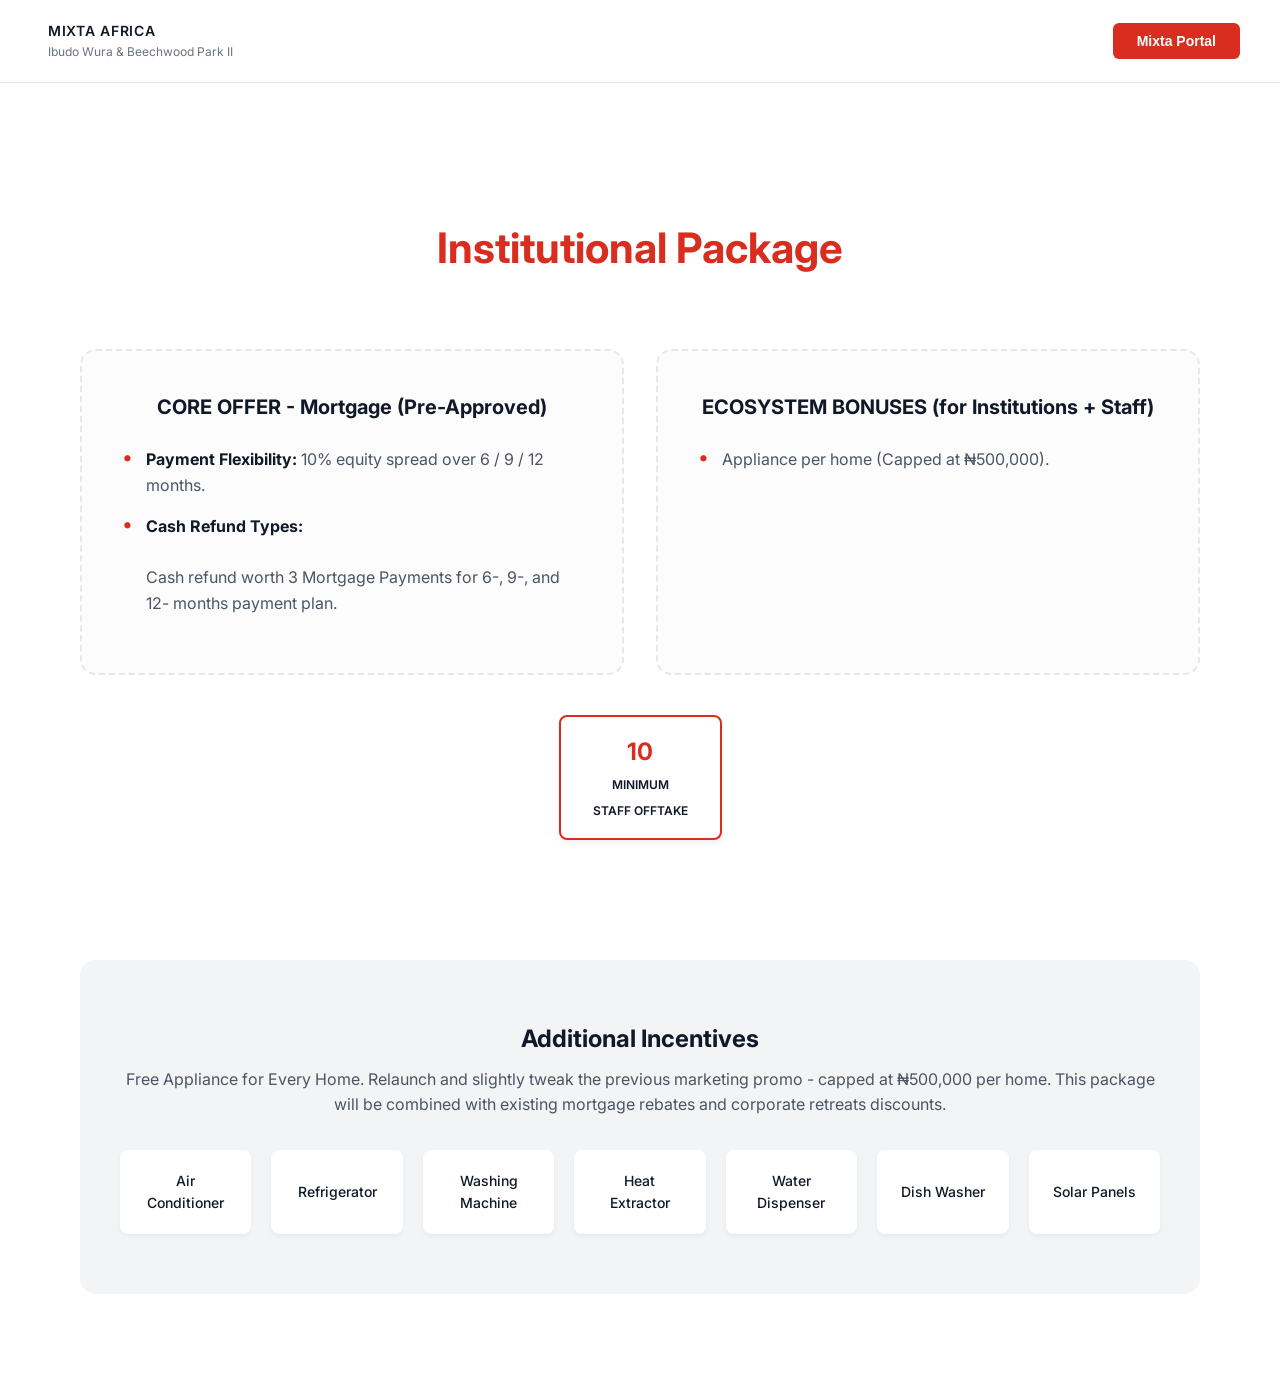
==== commit e4323bc0: "Update index.html" ====
--- a/index.html
+++ b/index.html
@@ -33,22 +33,17 @@
   <main>
     <div class="hero-text">
       <h1>Sales Execution Workspace</h1>
-      <p>Select a module below to access program details, frameworks, and pipeline analytics.</p>
+      <p>Select a module below to access frameworks and pipeline analytics.</p>
     </div>
 
     <div class="guiding-grid">
-      <a href="programme.html" class="guide-card">
+      <a href="frameworks.html" class="guide-card">
         <div class="guide-icon">1</div>
-        <div class="guide-title">Programme</div>
-        <div class="guide-desc">Core metrics, eligibility filters, and qualifying salary data.</div>
-      </a>
-      <a href="frameworks.html" class="guide-card">
-        <div class="guide-icon">2</div>
         <div class="guide-title">Frameworks</div>
         <div class="guide-desc">Industry-specific strategy and segmentation models.</div>
       </a>
       <a href="playbook.html" class="guide-card">
-        <div class="guide-icon">3</div>
+        <div class="guide-icon">2</div>
         <div class="guide-title">Sales Playbook</div>
         <div class="guide-desc">Scripts, objection handling, and 90-day rollout calendar.</div>
       </a>
--- a/style.css
+++ b/style.css
@@ -51,7 +51,7 @@
 .offer-list li::before { content: '•'; color: var(--brand-red); position: absolute; left: 0; font-size: 20px; line-height: 1; }
 .offer-list li strong { color: var(--text-dark); }
 
-/* 10 MINIMUM BADGE */
+/* 10 MINIMUM BADGE - Positioned below offers, above appliances */
 .trigger-container { text-align: center; margin: 40px auto 120px auto; position: relative; z-index: 10; }
 .trigger-badge {
   background: var(--bg-white); border: 2px solid var(--brand-red); border-radius: 8px;
@@ -78,8 +78,8 @@
 .page-header h1 { font-size: 28px; color: var(--text-dark); margin-bottom: 8px; }
 .page-header p { color: var(--brand-grey); font-size: 15px; }
 
-/* GUIDING GRID (Now 3 Columns) */
-.guiding-grid { display: grid; grid-template-columns: repeat(3, 1fr); gap: 24px; margin-bottom: 80px; }
+/* GUIDING GRID (Now 2 Columns and Centered) */
+.guiding-grid { display: grid; grid-template-columns: repeat(2, 1fr); gap: 24px; max-width: 800px; margin: 0 auto 80px auto; }
 .guide-card { display: block; border: 1px solid var(--border-grey); border-radius: 8px; padding: 32px 24px; text-decoration: none; text-align: center; transition: all 0.2s ease; }
 .guide-card:hover { border-color: var(--brand-red); background: var(--brand-red-light); transform: translateY(-4px); }
 .guide-icon { width: 48px; height: 48px; background: var(--bg-grey-light); border-radius: 50%; margin: 0 auto 16px; display: flex; align-items: center; justify-content: center; color: var(--brand-grey); font-size: 20px; }
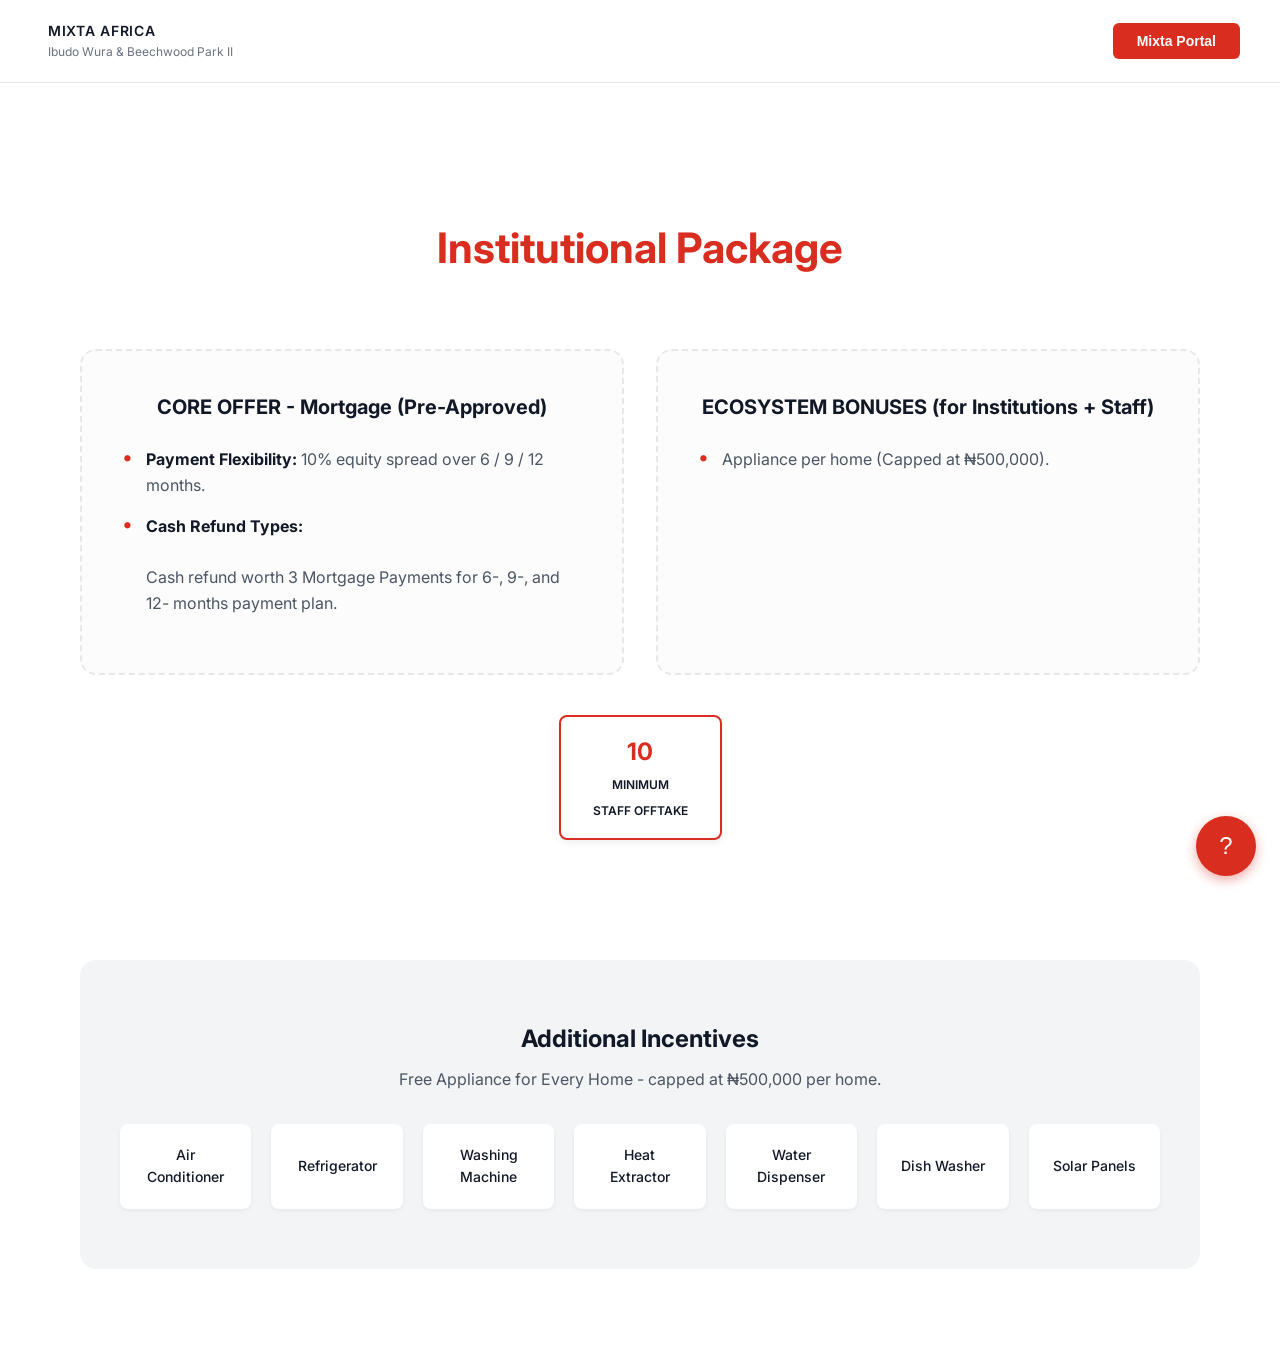
==== commit 2e70bd6a: "Update index.html" ====
--- a/index.html
+++ b/index.html
@@ -3,8 +3,15 @@
 <head>
   <meta charset="UTF-8">
   <meta name="viewport" content="width=device-width, initial-scale=1.0">
-  <title>Lagos Market Intelligence — Sales Directory</title>
+  <title>Mixta Institutional Product</title>
   
+  <meta name="apple-mobile-web-app-title" content="Mixta Institutional Product">
+  <meta name="application-name" content="Mixta Institutional Product">
+  <meta name="apple-mobile-web-app-capable" content="yes">
+  <meta name="apple-mobile-web-app-status-bar-style" content="black-translucent">
+  <link rel="apple-touch-icon" href="mixta-logo.jpg">
+  <link rel="icon" href="mixta-logo.jpg">
+
   <script>
     if (sessionStorage.getItem('mixtaAuth') !== 'verified') { window.location.assign('./landing.html'); }
     let idleTime = 0;
@@ -19,21 +26,29 @@
 </head>
 <body>
 
-  <nav>
+    <nav>
     <a href="index.html" class="nav-brand">
       <img src="mixta-logo.png" alt="Mixta Africa Logo" style="height: 40px; width: auto; object-fit: contain;" onerror="this.style.display='none'">
       <div>
         <div class="nav-title" style="margin-left: 8px;">Mixta Africa</div>
-        <div class="nav-subtitle" style="margin-left: 8px;">Lagos Market Intelligence Hub</div>
+        <div class="nav-subtitle" style="margin-left: 8px;">Intelligence Hub</div>
       </div>
     </a>
-    <button onclick="sessionStorage.clear(); window.location.assign('./landing.html')" style="background: var(--bg-grey-light); border: 1px solid var(--border-grey); color: var(--brand-red); font-weight: 600; cursor: pointer; font-size: 13px; padding: 8px 16px; border-radius: 6px; transition: all 0.2s;">Sign Out</button>
+    
+    <div class="nav-menu">
+      <a href="index.html" class="nav-link active">Dashboard</a>
+      <a href="frameworks.html" class="nav-link">Frameworks</a>
+      <a href="playbook.html" class="nav-link">Playbook</a>
+      <a href="collateral.html" class="nav-link">Collateral</a>
+    </div>
+
+    <button onclick="sessionStorage.clear(); window.location.assign('./landing.html')" class="btn-signout">Sign Out</button>
   </nav>
 
   <main>
     <div class="hero-text">
       <h1>Sales Execution Workspace</h1>
-      <p>Select a module below to access frameworks and pipeline analytics.</p>
+      <p>Select a module below to access frameworks, playbooks, and collateral.</p>
     </div>
 
     <div class="guiding-grid">
@@ -46,6 +61,11 @@
         <div class="guide-icon">2</div>
         <div class="guide-title">Sales Playbook</div>
         <div class="guide-desc">Scripts, objection handling, and 90-day rollout calendar.</div>
+      </a>
+      <a href="collateral.html" class="guide-card">
+        <div class="guide-icon" style="background: var(--brand-red-light); color: var(--brand-red);">3</div>
+        <div class="guide-title">Sales Collateral & Feedback</div>
+        <div class="guide-desc">Download pitch decks, one-pagers, and log session data.</div>
       </a>
     </div>
 
--- a/style.css
+++ b/style.css
@@ -19,15 +19,16 @@
   background-color: var(--bg-white); color: var(--text-dark);
   font-family: var(--font-sans); line-height: 1.6;
   -webkit-font-smoothing: antialiased; padding-bottom: 80px;
+  overflow-x: hidden; 
 }
 
 /* NAVIGATION */
 nav {
   border-bottom: 1px solid var(--border-grey); padding: 20px 40px;
-  display: flex; align-items: center; justify-content: space-between;
+  display: flex; align-items: center; justify-content: space-between; flex-wrap: wrap; gap: 16px;
   background: var(--bg-white); position: sticky; top: 0; z-index: 100;
 }
-.nav-brand { display: flex; align-items: center; gap: 12px; text-decoration: none; }
+.nav-brand { display: flex; align-items: center; gap: 12px; text-decoration: none; flex-wrap: wrap; }
 .nav-title { font-size: 14px; font-weight: 600; color: var(--text-dark); text-transform: uppercase; letter-spacing: 0.05em; }
 .nav-subtitle { font-size: 12px; color: var(--brand-grey); }
 
@@ -35,15 +36,15 @@
 .btn-login {
   background: var(--brand-red); color: var(--bg-white); border: none;
   padding: 10px 24px; border-radius: 6px; font-weight: 600; cursor: pointer;
-  transition: background 0.2s; font-size: 14px;
+  transition: background 0.2s; font-size: 14px; white-space: nowrap;
 }
 .btn-login:hover { background: var(--brand-red-hover); }
 
 .public-hero { text-align: center; padding: 80px 20px 60px; max-width: 900px; margin: 0 auto; }
-.public-hero h1 { font-size: 42px; font-weight: 700; margin-bottom: 16px; color: var(--text-dark); line-height: 1.2; }
-.public-hero p { font-size: 18px; color: var(--text-grey); margin-bottom: 40px; }
-
-.offer-grid { display: grid; grid-template-columns: 1fr 1fr; gap: 32px; margin-bottom: 0 !important; position: relative; }
+.public-hero h1 { font-size: clamp(28px, 5vw, 42px); font-weight: 700; margin-bottom: 16px; color: var(--text-dark); line-height: 1.2; }
+.public-hero p { font-size: clamp(16px, 3vw, 18px); color: var(--text-grey); margin-bottom: 40px; }
+
+.offer-grid { display: grid; grid-template-columns: repeat(auto-fit, minmax(300px, 1fr)); gap: 32px; margin-bottom: 0 !important; position: relative; }
 .offer-card { border: 2px dashed var(--border-grey); border-radius: 16px; padding: 40px; background: var(--bg-off-white); }
 .offer-card h2 { font-size: 20px; color: var(--text-dark); margin-bottom: 24px; text-align: center; }
 .offer-list { list-style: none; }
@@ -51,38 +52,30 @@
 .offer-list li::before { content: '•'; color: var(--brand-red); position: absolute; left: 0; font-size: 20px; line-height: 1; }
 .offer-list li strong { color: var(--text-dark); }
 
-/* 10 MINIMUM BADGE - Positioned below offers, above appliances */
+/* 10 MINIMUM BADGE */
 .trigger-container { text-align: center; margin: 40px auto 120px auto; position: relative; z-index: 10; }
-.trigger-badge {
-  background: var(--bg-white); border: 2px solid var(--brand-red); border-radius: 8px;
-  padding: 16px 32px; text-align: center; box-shadow: 0 4px 6px rgba(0,0,0,0.05);
-  display: inline-block;
-}
+.trigger-badge { background: var(--bg-white); border: 2px solid var(--brand-red); border-radius: 8px; padding: 16px 32px; text-align: center; box-shadow: 0 4px 6px rgba(0,0,0,0.05); display: inline-block; }
 .trigger-number { font-size: 24px; font-weight: 700; color: var(--brand-red); display: block; }
 .trigger-text { font-size: 12px; font-weight: 600; text-transform: uppercase; color: var(--text-dark); }
 
 .appliance-section { text-align: center; padding: 60px 40px; background: var(--bg-grey-light); border-radius: 16px; }
 .appliance-grid { display: grid; grid-template-columns: repeat(auto-fit, minmax(120px, 1fr)); gap: 20px; margin-top: 32px; }
-.appliance-item { 
-  background: var(--bg-white); padding: 20px; border-radius: 8px; 
-  box-shadow: 0 2px 4px rgba(0,0,0,0.05); font-size: 14px; font-weight: 500; 
-  color: var(--text-dark); display: flex; flex-direction: column; align-items: center; justify-content: center; gap: 12px;
-}
+.appliance-item { background: var(--bg-white); padding: 20px; border-radius: 8px; box-shadow: 0 2px 4px rgba(0,0,0,0.05); font-size: 14px; font-weight: 500; color: var(--text-dark); display: flex; flex-direction: column; align-items: center; justify-content: center; gap: 12px; text-align: center; }
 .appliance-item img { width: 60px; height: 60px; object-fit: contain; }
 
 /* INTERNAL LAYOUT */
 main { max-width: 1100px; margin: 60px auto 0; padding: 0 40px; }
 .hero-text { text-align: center; margin-bottom: 48px; }
-.hero-text h1 { font-size: 36px; font-weight: 700; margin-bottom: 12px; }
+.hero-text h1 { font-size: clamp(28px, 5vw, 36px); font-weight: 700; margin-bottom: 12px; }
 .page-header { margin-bottom: 40px; border-bottom: 2px solid var(--border-grey); padding-bottom: 20px; }
-.page-header h1 { font-size: 28px; color: var(--text-dark); margin-bottom: 8px; }
+.page-header h1 { font-size: clamp(24px, 4vw, 28px); color: var(--text-dark); margin-bottom: 8px; }
 .page-header p { color: var(--brand-grey); font-size: 15px; }
 
-/* GUIDING GRID (Now 2 Columns and Centered) */
-.guiding-grid { display: grid; grid-template-columns: repeat(2, 1fr); gap: 24px; max-width: 800px; margin: 0 auto 80px auto; }
-.guide-card { display: block; border: 1px solid var(--border-grey); border-radius: 8px; padding: 32px 24px; text-decoration: none; text-align: center; transition: all 0.2s ease; }
+/* GUIDING GRID - Now supports 3 columns beautifully */
+.guiding-grid { display: grid; grid-template-columns: repeat(auto-fit, minmax(250px, 1fr)); gap: 24px; max-width: 1000px; margin: 0 auto 80px auto; }
+.guide-card { display: flex; flex-direction: column; align-items: center; border: 1px solid var(--border-grey); border-radius: 8px; padding: 32px 24px; text-decoration: none; text-align: center; transition: all 0.2s ease; height: 100%; }
 .guide-card:hover { border-color: var(--brand-red); background: var(--brand-red-light); transform: translateY(-4px); }
-.guide-icon { width: 48px; height: 48px; background: var(--bg-grey-light); border-radius: 50%; margin: 0 auto 16px; display: flex; align-items: center; justify-content: center; color: var(--brand-grey); font-size: 20px; }
+.guide-icon { width: 48px; height: 48px; background: var(--bg-grey-light); border-radius: 50%; margin: 0 auto 16px; display: flex; align-items: center; justify-content: center; color: var(--brand-grey); font-size: 20px; flex-shrink: 0; }
 .guide-card:hover .guide-icon { background: var(--brand-red); color: var(--bg-white); }
 .guide-title { font-size: 18px; font-weight: 600; margin-bottom: 8px; color: var(--text-dark);}
 .guide-desc { font-size: 13px; color: var(--text-grey); }
@@ -93,38 +86,26 @@
 .company-cell { background: var(--bg-off-white); border: 1px solid var(--border-grey); border-radius: 8px; padding: 20px 12px; text-align: center; display: flex; flex-direction: column; align-items: center; cursor: pointer; transition: all 0.2s ease;}
 .company-cell:hover { border-color: var(--brand-red); background: var(--bg-white); box-shadow: 0 4px 10px rgba(217, 45, 32, 0.1); transform: translateY(-2px); }
 
-/* STRICT FIXED LOGO MEASUREMENTS */
-.logo-space { width: 64px; height: 64px; min-width: 64px; min-height: 64px; background-color: var(--bg-white); border: 1px solid var(--border-grey); border-radius: 50%; margin-bottom: 16px; display: flex; align-items: center; justify-content: center; color: var(--text-light); overflow: hidden; box-shadow: 0 2px 4px rgba(0,0,0,0.02); }
+.logo-space { width: 64px; height: 64px; min-width: 64px; min-height: 64px; background: var(--bg-white); border: 1px solid var(--border-grey); border-radius: 50%; margin-bottom: 16px; display: flex; align-items: center; justify-content: center; color: var(--text-light); overflow: hidden; box-shadow: 0 2px 4px rgba(0,0,0,0.02); }
 .logo-space img { width: 40px; height: 40px; object-fit: contain; display: block; }
 .company-name { font-size: 13px; font-weight: 600; color: var(--text-dark); line-height: 1.3; }
 
-/* DATA TABLES & GRIDS (Inner Pages) */
-.data-grid { display: grid; grid-template-columns: repeat(auto-fit, minmax(300px, 1fr)); gap: 24px; margin-bottom: 40px; }
-.single-grid { display: grid; grid-template-columns: 1fr; gap: 24px; margin-bottom: 40px; }
-.card { background: var(--bg-white); border: 1px solid var(--border-grey); border-radius: 8px; padding: 24px; box-shadow: 0 1px 3px rgba(0,0,0,0.05); }
-.card-title { font-size: 12px; text-transform: uppercase; letter-spacing: 0.05em; color: var(--brand-grey); margin-bottom: 8px; }
-.card-value { font-size: 20px; font-weight: 600; color: var(--text-dark); }
-.card-highlight { color: var(--brand-red); font-weight: 600; }
-.step-list { list-style: none; counter-reset: steps; }
-.step-list li { position: relative; padding-left: 40px; margin-bottom: 24px; }
-.step-list li::before { counter-increment: steps; content: counter(steps); position: absolute; left: 0; top: 0; width: 28px; height: 28px; background: var(--brand-red-light); color: var(--brand-red); border-radius: 50%; display: flex; align-items: center; justify-content: center; font-size: 12px; font-weight: 600; }
-
-/* MODAL STYLES */
+/* MODALS & LOGINS */
 .modal-overlay { position: fixed; top: 0; left: 0; right: 0; bottom: 0; background: rgba(17, 24, 39, 0.6); backdrop-filter: blur(8px); -webkit-backdrop-filter: blur(8px); display: none; justify-content: center; align-items: center; z-index: 1000; padding: 20px; opacity: 0; transition: opacity 0.3s ease; }
 .modal-overlay.active { display: flex; opacity: 1; }
 .modal-content { background: var(--bg-white); width: 100%; max-width: 850px; max-height: 90vh; border-radius: 12px; overflow-y: hidden; box-shadow: 0 20px 25px -5px rgba(0, 0, 0, 0.1); position: relative; transform: translateY(20px); transition: transform 0.3s ease; display: flex; flex-direction: column; }
 .modal-overlay.active .modal-content { transform: translateY(0); }
-.modal-header { padding: 32px; padding-right: 64px; border-bottom: 1px solid var(--border-grey); background: var(--bg-off-white); position: relative; flex-shrink: 0; display: flex; justify-content: space-between; align-items: center; }
-.modal-header-text { flex: 1; }
+.modal-header { padding: 32px; padding-right: 64px; border-bottom: 1px solid var(--border-grey); background: var(--bg-off-white); position: relative; flex-shrink: 0; display: flex; justify-content: space-between; align-items: center; gap: 16px; flex-wrap: wrap; }
+.modal-header-text { flex: 1; min-width: 200px; }
 .modal-logo-box { width: 72px; height: 72px; min-width: 72px; background: var(--bg-white); border: 1px solid var(--border-grey); border-radius: 50%; display: flex; justify-content: center; align-items: center; overflow: hidden; box-shadow: 0 2px 4px rgba(0,0,0,0.05); }
 .modal-logo-box img { width: 44px; height: 44px; object-fit: contain; }
-.close-btn { position: absolute; top: 24px; right: 24px; background: none; border: none; font-size: 24px; color: var(--text-grey); cursor: pointer; transition: color 0.2s; }
+.close-btn { position: absolute; top: 16px; right: 16px; background: none; border: none; font-size: 28px; color: var(--text-grey); cursor: pointer; transition: color 0.2s; line-height: 1; z-index: 10; }
 .close-btn:hover { color: var(--brand-red); }
 .modal-priority { display: inline-block; background: var(--brand-red-light); color: var(--brand-red); padding: 4px 12px; border-radius: 20px; font-size: 11px; font-weight: 700; margin-bottom: 12px; letter-spacing: 0.05em; text-transform: uppercase; }
-.modal-title { font-size: 28px; font-weight: 700; color: var(--text-dark); margin-bottom: 8px; }
+.modal-title { font-size: clamp(20px, 4vw, 28px); font-weight: 700; color: var(--text-dark); margin-bottom: 8px; line-height: 1.2; }
 .modal-meta { font-size: 13px; color: var(--text-grey); }
 .modal-scroll-area { overflow-y: auto; padding: 32px; flex-grow: 1; }
-.modal-grid { display: grid; grid-template-columns: 1fr 1fr; gap: 20px; margin-bottom: 32px; }
+.modal-grid { display: grid; grid-template-columns: repeat(auto-fit, minmax(200px, 1fr)); gap: 20px; margin-bottom: 32px; }
 .modal-stat-box { border: 1px solid var(--border-grey); padding: 20px; border-radius: 8px; }
 .modal-stat-title { font-size: 12px; text-transform: uppercase; color: var(--brand-grey); margin-bottom: 8px; font-weight: 600;}
 .modal-stat-val { font-size: 20px; font-weight: 700; color: var(--brand-red); }
@@ -135,35 +116,90 @@
 .objection-box { background: var(--bg-grey-light); padding: 20px; border-radius: 8px; border-left: 4px solid var(--brand-red); }
 .objection-q { font-weight: 600; font-size: 14px; color: var(--brand-red); font-style: italic; margin-bottom: 8px; }
 .objection-a { font-size: 14px; color: var(--text-grey); }
-.modal-footer { padding: 20px 32px; border-top: 1px solid var(--border-grey); background: var(--bg-off-white); display: flex; justify-content: space-between; align-items: center; flex-shrink: 0; }
+.modal-footer { padding: 20px 32px; border-top: 1px solid var(--border-grey); background: var(--bg-off-white); display: flex; justify-content: space-between; align-items: center; flex-shrink: 0; flex-wrap: wrap; gap: 12px; }
 .nav-modal-btn { background: var(--bg-white); border: 1px solid var(--border-grey); padding: 10px 20px; border-radius: 6px; cursor: pointer; font-family: var(--font-sans); font-size: 13px; font-weight: 600; color: var(--text-dark); transition: all 0.2s; }
 .nav-modal-btn:hover:not(:disabled) { border-color: var(--brand-red); color: var(--brand-red); }
-.nav-modal-btn:disabled { opacity: 0.4; cursor: not-allowed; }
-
-/* LOGIN MODAL */
-.login-modal { position: fixed; inset: 0; background: rgba(17, 24, 39, 0.8); backdrop-filter: blur(8px); display: none; justify-content: center; align-items: center; z-index: 1000; }
+
+.login-modal { position: fixed; inset: 0; background: rgba(17, 24, 39, 0.8); backdrop-filter: blur(8px); display: none; justify-content: center; align-items: center; z-index: 1000; padding: 20px; }
 .login-modal.active { display: flex; }
 .login-box { background: var(--bg-white); padding: 40px; border-radius: 12px; width: 100%; max-width: 400px; text-align: center; position: relative; }
 .login-box h2 { margin-bottom: 8px; }
 .login-box p { color: var(--text-grey); font-size: 14px; margin-bottom: 24px; }
 .login-input { width: 100%; padding: 12px 16px; border: 1px solid var(--border-grey); border-radius: 6px; margin-bottom: 16px; font-size: 14px; }
-.login-input:focus { outline: none; border-color: var(--brand-red); }
 .btn-submit { width: 100%; background: var(--brand-red); color: white; padding: 12px; border: none; border-radius: 6px; font-weight: 600; cursor: pointer; }
 .error-msg { color: var(--brand-red); font-size: 12px; margin-top: 12px; display: none; }
-.close-login { position: absolute; top: 16px; right: 16px; background: none; border: none; font-size: 24px; cursor: pointer; color: var(--text-grey); }
-
-/* COMPREHENSIVE RESPONSIVE DESIGN */
+
+/* APP-STYLE INFO CARDS */
+.info-grid { display: grid; grid-template-columns: repeat(auto-fit, minmax(280px, 1fr)); gap: 24px; margin-bottom: 60px; }
+.info-card { display: flex; flex-direction: column; align-items: center; border: 1px solid var(--border-grey); border-radius: 12px; padding: 32px 24px; background: var(--bg-white); transition: all 0.2s ease; height: 100%; }
+.info-card:hover, .info-card:active { border-color: var(--brand-red); background: var(--brand-red-light); transform: translateY(-4px); }
+.info-icon { width: 56px; height: 56px; background: var(--bg-white); border: 1px solid var(--border-grey); color: var(--brand-red); border-radius: 50%; margin: 0 auto 20px; display: flex; align-items: center; justify-content: center; font-size: 22px; font-weight: 700; flex-shrink: 0; transition: all 0.2s ease; }
+.info-card:hover .info-icon, .info-card:active .info-icon { background: var(--brand-red); color: var(--bg-white); border-color: var(--brand-red); }
+.info-title { font-size: 18px; font-weight: 700; margin-bottom: 16px; color: var(--text-dark); text-align: center; }
+.info-desc { font-size: 14px; color: var(--text-grey); line-height: 1.6; text-align: center; width: 100%; }
+.info-desc strong { color: var(--text-dark); display: block; margin-bottom: 4px; margin-top: 16px; }
+.info-desc strong:first-child { margin-top: 0; }
+
+/* DOWNLOADS & FEEDBACK SECTION */
+.action-box { background: var(--bg-off-white); border: 1px solid var(--border-grey); border-radius: 12px; padding: 32px; display: flex; align-items: center; justify-content: space-between; margin-bottom: 24px; gap: 20px; flex-wrap: wrap; }
+.action-text h3 { font-size: 18px; color: var(--text-dark); margin-bottom: 4px; }
+.action-text p { font-size: 14px; color: var(--text-grey); }
+.action-btn { background: var(--bg-white); border: 1px solid var(--border-grey); color: var(--text-dark); padding: 12px 24px; border-radius: 6px; font-weight: 600; text-decoration: none; transition: all 0.2s; white-space: nowrap; }
+.action-btn:hover { border-color: var(--brand-red); color: var(--brand-red); }
+.action-btn.primary { background: var(--brand-red); color: white; border: none; }
+.action-btn.primary:hover { background: var(--brand-red-hover); color: white; }
+
+/* FLOATING CHATBOT */
+.chat-btn { position: fixed; bottom: 24px; right: 24px; width: 60px; height: 60px; background: var(--brand-red); color: white; border-radius: 50%; display: flex; justify-content: center; align-items: center; font-size: 24px; cursor: pointer; box-shadow: 0 4px 12px rgba(217, 45, 32, 0.4); z-index: 9999; border: none; transition: transform 0.2s; }
+.chat-btn:hover { transform: scale(1.05); }
+.chat-window { position: fixed; bottom: 100px; right: 24px; width: 350px; background: white; border-radius: 12px; box-shadow: 0 8px 24px rgba(0,0,0,0.15); border: 1px solid var(--border-grey); display: none; flex-direction: column; overflow: hidden; z-index: 9998; }
+.chat-window.active { display: flex; animation: slideUp 0.3s ease; }
+.chat-header { background: var(--bg-off-white); padding: 16px; border-bottom: 1px solid var(--border-grey); display: flex; justify-content: space-between; align-items: center; }
+.chat-header h3 { font-size: 16px; color: var(--text-dark); margin: 0; }
+.chat-close { background: none; border: none; font-size: 20px; cursor: pointer; color: var(--text-grey); }
+.chat-body { padding: 16px; height: 350px; overflow-y: auto; background: var(--bg-off-white); display: flex; flex-direction: column; gap: 12px; }
+.chat-bubble { max-width: 85%; padding: 12px 16px; border-radius: 12px; font-size: 14px; line-height: 1.4; }
+.chat-bot { background: white; border: 1px solid var(--border-grey); color: var(--text-dark); align-self: flex-start; border-bottom-left-radius: 4px; }
+.chat-user { background: var(--brand-red); color: white; align-self: flex-end; border-bottom-right-radius: 4px; }
+.chat-options { padding: 16px; background: white; border-top: 1px solid var(--border-grey); display: flex; flex-wrap: wrap; gap: 8px; }
+.chat-chip { background: var(--bg-grey-light); border: 1px solid var(--border-grey); padding: 8px 12px; border-radius: 20px; font-size: 12px; color: var(--text-dark); cursor: pointer; transition: background 0.2s; }
+.chat-chip:hover { background: var(--border-grey); }
+@keyframes slideUp { from { opacity: 0; transform: translateY(20px); } to { opacity: 1; transform: translateY(0); } }
+
+/* ADD THIS JUST BEFORE YOUR MEDIA QUERIES */
+
+/* INTERNAL APP NAVIGATION */
+.nav-menu { display: flex; gap: 8px; align-items: center; }
+.nav-link { font-size: 14px; font-weight: 500; color: var(--text-grey); text-decoration: none; padding: 8px 16px; border-radius: 6px; transition: all 0.2s ease; }
+.nav-link:hover { color: var(--brand-red); background: var(--brand-red-light); }
+.nav-link.active { color: var(--brand-red); font-weight: 700; background: var(--brand-red-light); }
+.btn-signout { background: var(--bg-grey-light); border: 1px solid var(--border-grey); color: var(--brand-red); font-weight: 600; cursor: pointer; font-size: 13px; padding: 8px 16px; border-radius: 6px; transition: all 0.2s; }
+.btn-signout:hover { border-color: var(--brand-red); background: var(--bg-white); }
+
+
+/* =========================================
+   COMPREHENSIVE RESPONSIVE DESIGN 
+   ========================================= */
 @media (max-width: 1024px) {
   main { padding: 0 32px; }
 }
+
 @media (max-width: 768px) {
+  /* ADD THIS TO YOUR EXISTING 768px BLOCK */
+  .nav-menu { width: 100%; order: 3; overflow-x: auto; white-space: nowrap; padding-bottom: 8px; justify-content: flex-start; gap: 8px; border-top: 1px solid var(--border-grey); padding-top: 16px; margin-top: 8px; }
+  .nav-menu::-webkit-scrollbar { display: none; }
+  .nav-menu { -ms-overflow-style: none; scrollbar-width: none; }
+  
+  /* Forces the Playbook and Framework cards into a single column on mobile */
+  .info-grid { grid-template-columns: 1fr; }
+  
   nav { padding: 16px 20px; }
+  main { padding: 0 20px; margin-top: 30px; }
   .btn-login { padding: 8px 16px; font-size: 12px; }
   .public-hero { padding: 40px 20px; }
   .public-hero h1 { font-size: 32px; }
   .offer-grid { grid-template-columns: 1fr; gap: 20px; }
   .trigger-container { margin: 20px auto 60px auto; }
-  main { margin-top: 30px; padding: 0 20px; }
   .page-header h1 { font-size: 24px; }
   .guiding-grid { overflow-x: auto; display: flex; flex-wrap: nowrap; margin-bottom: 60px; }
   .guide-card { min-width: 220px; }
@@ -183,8 +219,16 @@
   .nav-modal-btn { padding: 8px 16px; font-size: 12px; }
   .appliance-section { padding: 40px 20px; }
 }
+
 @media (max-width: 480px) {
   .company-grid { grid-template-columns: 1fr 1fr; }
   .appliance-grid { grid-template-columns: 1fr 1fr; }
   .offer-card { padding: 24px; }
-}
+  .trigger-container { margin: 20px auto 60px auto; }
+  
+  /* Stack modal header vertically on tiny screens */
+  .modal-header { flex-direction: column-reverse; align-items: flex-start; gap: 12px; padding-right: 20px; padding-top: 40px; }
+  .close-btn { top: 10px; right: 10px; }
+  .modal-logo-box { position: absolute; top: 20px; right: 20px; }
+  .action-box { flex-direction: column; align-items: flex-start; text-align: left; }
+}
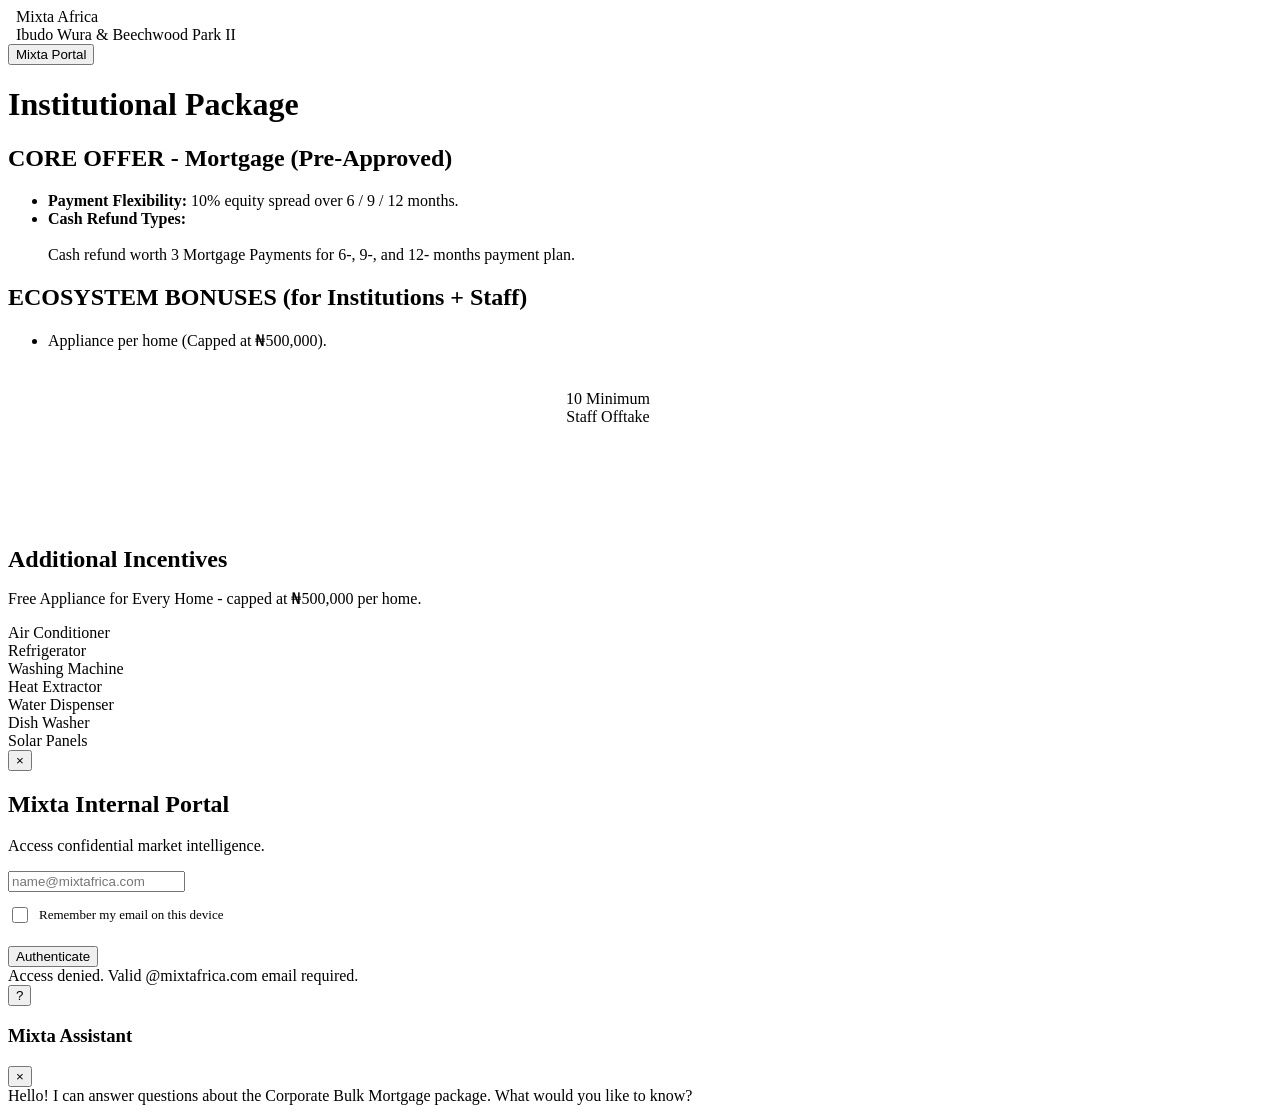
==== commit 07602233: "Update index.html" ====
--- a/index.html
+++ b/index.html
@@ -26,12 +26,12 @@
 </head>
 <body>
 
-    <nav>
+  <nav>
     <a href="index.html" class="nav-brand">
-      <img src="mixta-logo.png" alt="Mixta Africa Logo" style="height: 40px; width: auto; object-fit: contain;" onerror="this.style.display='none'">
+      <img src="mixta-logo.png" data-basename="mixta-logo" class="smart-logo" alt="Mixta Africa Logo" style="height: 40px; width: auto; object-fit: contain;">
       <div>
         <div class="nav-title" style="margin-left: 8px;">Mixta Africa</div>
-        <div class="nav-subtitle" style="margin-left: 8px;">Intelligence Hub</div>
+        <div class="nav-subtitle" style="margin-left: 8px;">Lagos Market Intelligence Hub</div>
       </div>
     </a>
     
@@ -68,222 +68,24 @@
         <div class="guide-desc">Download pitch decks, one-pagers, and log session data.</div>
       </a>
     </div>
-
-    <hr>
-
-    <div style="text-align: center; margin-bottom: 20px;">
-      <h2 style="font-size: 24px; font-weight: 700; margin-bottom: 8px;">Institutional Target Segmentation</h2>
-      <p style="font-size: 14px; color: var(--brand-grey);">The 30 net addressable Lagos-based institutions mapped by priority.</p>
-    </div>
-    
-    <h3 class="priority-header">Priority 1 - Anchor & High Probability Accounts</h3>
-    <div class="company-grid" id="gridP1"></div>
-
-    <h3 class="priority-header">Priority 2 - Strategic Followers</h3>
-    <div class="company-grid" id="gridP2"></div>
-
-    <h3 class="priority-header">Priority 3 - Secondary Targets</h3>
-    <div class="company-grid" id="gridP3"></div>
   </main>
 
-  <div class="modal-overlay" id="companyModal" onclick="closeModal(event)">
-    <div class="modal-content" onclick="event.stopPropagation()">
-      <button class="close-btn" onclick="forceCloseModal()">×</button>
-      
-      <div class="modal-header">
-        <div class="modal-header-text">
-          <span class="modal-priority" id="mPriority">PRIORITY</span>
-          <h2 class="modal-title" id="mName">Company Name</h2>
-          <p class="modal-meta" id="mMeta">HQ: Location | Lagos Headcount: 000</p>
-        </div>
-        <div class="modal-logo-box" id="mLogoContainer">
-          <img id="mLogo" src="" alt="Company Logo">
-        </div>
-      </div>
-
-      <div class="modal-scroll-area">
-        <div class="modal-grid">
-          <div class="modal-stat-box">
-            <div class="modal-stat-title">Qualifying Staff (Above ₦1.8M)</div>
-            <div class="modal-stat-val" id="mQualifying" style="color: var(--text-dark);">000</div>
-          </div>
-          <div class="modal-stat-box" style="background: var(--brand-red-light); border-color: var(--brand-red);">
-            <div class="modal-stat-title" style="color: var(--brand-red);">Net Eligible Pool</div>
-            <div class="modal-stat-val" id="mPool">000 - 000</div>
-          </div>
-        </div>
-
-        <h3 class="modal-section-title">Targeting Intelligence</h3>
-        <ul class="strategy-list">
-          <li><strong>Entry Point</strong> <span id="mEntry">...</span></li>
-          <li><strong>Contact Method</strong> <span id="mContact">...</span></li>
-          <li><strong>Conversational Lever</strong> <span id="mLever">...</span></li>
-          <li><strong>Pitch Angle</strong> <span id="mPitch">...</span></li>
-        </ul>
-
-        <div class="objection-box">
-          <div class="objection-q" id="mObjQ">"Objection?"</div>
-          <div class="objection-a" id="mObjA">Response...</div>
-        </div>
-      </div>
-
-      <div class="modal-footer">
-        <button class="nav-modal-btn" id="prevBtn" onclick="navigateModal(-1)">← Previous</button>
-        <button class="nav-modal-btn" id="nextBtn" onclick="navigateModal(1)">Next →</button>
-      </div>
-    </div>
-  </div>
-
   <script>
-    const companyData = {
-      "Access Bank Plc": { logoName: "Access Bank", name: "Access Bank Plc", priority: "PRIORITY 1 - ANCHOR ACCOUNT", hq: "Victoria Island, Lagos", headcount: "~6,000", qualifying: "~2,800", pool: "2,000- 2,500", entry: "Head of Employee Value Proposition / Chief Human Resources Officer", contact: "Direct phone call - leverage existing relationship", lever: "First-mover credential: \"Access Bank is our reference institution your staff benefit before any other bank in Lagos.\" Use this account to establish sector dominance.", pitch: "Access Bank Band 6-7 Officers earn N1.2M-N2.8M. Those above 1.8M can spread 10% equity over 6, 9, or 12 months. Upon completion, they receive 3 months of payments in cash.", objQ: "\"We have our own mortgage product.\"", objA: "This is a housing benefit layer a cash-back and appliance subsidy that sits entirely outside your balance sheet. Your own product gets more competitive, not less." },
-      "Zenith Bank Plc": { logoName: "Zenith Bank", name: "Zenith Bank Plc", priority: "PRIORITY 1", hq: "Victoria Island, Lagos", headcount: "~2,625", qualifying: "~1,200", pool: "800 - 1,000", entry: "Chief People Officer or Head of Human Resources", contact: "Linkedin InMail + phone reference Access Bank engagement", lever: "Sector social proof: \"Access Bank staff are already enrolled. Zenith is the natural second.\"", pitch: "Zenith Officers and Managers are career-ambitious. Frame this as: your staff aren't just getting a mortgage they are getting a property subsidy programme that returns real money.", objQ: "\"Staff prefer our internal mortgage scheme.\"", objA: "The cash refund and appliance bundle is additive - staff using Zenith's own mortgage product still qualify for the 3-month cash refund." },
-      "Guaranty Trust Holding Co.": { logoName: "GTBank", name: "Guaranty Trust Holding Co. (GTBank)", priority: "PRIORITY 1", hq: "Victoria Island, Lagos", headcount: "~2,660", qualifying: "~1,200", pool: "750- 1,000", entry: "Head of Human Resources or Deputy Managing Director", contact: "Warm intro via Access Bank contact", lever: "GTBank culture responds to exclusivity and first-mover identity: \"10 GTBank people are getting homes this quarter - are your people on the list?\"", pitch: "GTBank staff are aspirational and brand-aware. Frame Ibudo Wura / Beechwood Park II as a prestige address.", objQ: "\"We have a housing loan scheme in-house.\"", objA: "The cash-back and N500K appliance allocation is the differentiator. Your scheme provides the loan ours returns cash on top." },
-      "First Bank of Nigeria Plc": { logoName: "First Bank", name: "First Bank of Nigeria Plc", priority: "PRIORITY 1", hq: "Marina, Lagos Island", headcount: "~4,200", qualifying: "~1,600", pool: "800- 1,200", entry: "Group Head, Human Resources", contact: "Formal physical letter to First Bank HQ (Marina)", lever: "130 years of institutional legacy means frequent executive events. Lead with the conference centre discount as the door-opener with the CHRO.", pitch: "First Bank's large Lagos management cadre has many experienced professionals who have been renting for 5-10 years. The equity installment option removes the biggest barrier.", objQ: "\"Staff are spread across Lagos - complex logistics.\"", objA: "We run satellite briefings at branch locations. We come to your staff." },
-      "United Bank for Africa (UBA)": { logoName: "UBA", name: "United Bank for Africa (UBA)", priority: "PRIORITY 1", hq: "Victoria Island, Lagos", headcount: "~3,600", qualifying: "~1,350", pool: "850- 1,100", entry: "Head of Employee Experience / HR Business Partner (Lagos)", contact: "Linkedin InMail to HR leadership", lever: "UBA's \"Africa's Global Bank\" brand positions its staff as globally mobile and career-aware.", pitch: "UBA staff at Manager level (N2.8M-N7M) can access a N50M Ibudo Wura home. 10% equity = N5M, spread over 9 months.", objQ: "\"Some staff won't qualify.\"", objA: "We only need 10 to activate the bulk offer. We are targeting your Band-B population at N1.8M+." },
-      "Stanbic IBTC Bank": { logoName: "Stanbic IBTC", name: "Stanbic IBTC Bank / Holdings", priority: "PRIORITY 1", hq: "Victoria Island, Lagos", headcount: "~3,150", qualifying: "~1,800", pool: "850- 1,150", entry: "Head of Human Resources", contact: "Linkedin + phone reference other banking sector engagements", lever: "Stanbic IBTC staff skew international-minded and financially sophisticated. Lead with the investment angle.", pitch: "International banking norms make Stanbic staff acutely aware of the wealth gap between homeowners and renters.", objQ: "\"Our staff have access to Standard Bank group housing loans.\"", objA: "Group schemes serve different geographies. Our programme adds a cash-back layer and an appliance grant that no group scheme matches." },
-      "Interswitch": { logoName: "Interswitch", name: "Interswitch Group", priority: "PRIORITY 1", hq: "Victoria Island, Lagos", headcount: "~1,540", qualifying: "~900", pool: "500-700", entry: "Chief People Officer", contact: "Linkedin + warm intro via Lagos fintech network", lever: "Interswitch processes millions of transactions - staff are financially sophisticated. Lead with ROI framing.", pitch: "Interswitch Specialists and Senior Associates at N2M-N5M are the sweet spot. Tech talent in Lagos understands compounding returns.", objQ: "\"People in tech prefer flexibility - they might relocate.\"", objA: "Even if they relocate, they own a Lagos asset appreciating at 15-22% annually." },
-      "Shell Nigeria": { logoName: "Shell", name: "Shell Nigeria (SPDC / SNEPCO)", priority: "PRIORITY 1", hq: "Victoria Island, Lagos", headcount: "~1,750", qualifying: "~1,200", pool: "550-800", entry: "Head of HR Nigeria or Social Performance Manager", contact: "Formal letter to Shell Nigeria HQ + LinkedIn follow-up", lever: "Shell Nigeria staff earn some of the highest salaries in Lagos but face two barriers: lump-sum down payment and title insecurity. Address both.", pitch: "Shell professionals at N2.5M-N8M have the income to qualify comfortably their DSR on a N50M mortgage is well below 33.33%.", objQ: "\"We need a full due diligence on the development.\"", objA: "We provide complete documentation: Certificate of Occupancy, development approvals, site progress reports, offtake agreements." },
-      "KPMG": { logoName: "KPMG", name: "KPMG Nigeria", priority: "PRIORITY 1", hq: "Victoria Island, Lagos", headcount: "~1,950", qualifying: "~1,100", pool: "560-830", entry: "Head of People & Culture (HR)", contact: "Linkedin + formal meeting request", lever: "KPMG advises Nigeria's largest companies on HR strategy. Lead with credibility.", pitch: "Senior Associates and Managers at KPMG are exactly the cohort under housing pressure in Lagos. The equity installment plan fits their cash flow.", objQ: "\"Conflict of interest we advise real estate clients.\"", objA: "Staff are purchasing individually through a mortgage product this is a personal financial transaction." },
-      "Deloitte": { logoName: "Deloitte", name: "Deloitte Nigeria", priority: "PRIORITY 1", hq: "Victoria Island, Lagos", headcount: "~1,716", qualifying: "~1,000", pool: "500-750", entry: "Chief People Officer", contact: "LinkedIn + formal email", lever: "\"KPMG staff are already enrolled. Deloitte is the natural second Big Four firm.\"", pitch: "Deloitte Senior Consultants and Managers in Lagos understand financial modelling. Present the full investment case.", objQ: "\"We have an existing bank partnership for staff mortgages.\"", objA: "Bank partnerships provide the debt - this adds cash back and appliances on top." },
-      "PwC": { logoName: "PwC", name: "PricewaterhouseCoopers (PwC) Nigeria", priority: "PRIORITY 1", hq: "Victoria Island, Lagos", headcount: "~1,560", qualifying: "~950", pool: "450-710", entry: "Head of Human Capital", contact: "LinkedIn + formal meeting request", lever: "PwC's brand is built on trust and rigour. Your due diligence pack should be presented exactly as PwC would present a client deliverable.", pitch: "Managers and Senior Managers are the highest-probability cohort.", objQ: "\"Partnership structure means we need Partner approval for any staff programme.\"", objA: "We understand. A one-page brief for Partner review is part of our standard package." },
-      "MTN Nigeria": { logoName: "MTN", name: "MTN Nigeria", priority: "PRIORITY 1", hq: "Ikoyi, Lagos", headcount: "~1,950", qualifying: "~1,100", pool: "600-850", entry: "Head of People & Culture (HR)", contact: "Linkedin InMail to HR Head", lever: "MTN staff are technology-oriented. Prepare a digital one-pager.", pitch: "MTN Specialists and Managers are renting across Lekki, VGC, and Ajah. The equity installment plan eliminates the down-payment barrier.", objQ: "\"Our people prefer to live closer to Ikoyi HQ.\"", objA: "Lakowe is on the Lekki-Epe expressway 25 minutes from Ikoyi in moderate traffic. It is closer than Ajah." },
-      "Standard Chartered Bank": { logoName: "Standard Chartered", name: "Standard Chartered Bank", priority: "PRIORITY 2", hq: "Victoria Island, Lagos", headcount: "~1,650", qualifying: "~1,100", pool: "500-700", entry: "Head of Human Resources", contact: "Linkedin InMail with formal follow-up", lever: "StanChart staff are globally mobile and see Lagos as a posting.", pitch: "For expatriate or returning-diaspora staff, the 10% equity installment structure removes the lump-sum barrier entirely.", objQ: "\"Our staff rotate globally will they be here long enough?\"", objA: "Many Standard Chartered executives have been in Lagos 5+ years. For those who stay, this is wealth creation." },
-      "Fidelity Bank Plc": { logoName: "Fidelity Bank", name: "Fidelity Bank Plc", priority: "PRIORITY 2", hq: "Victoria Island, Lagos", headcount: "~1,760", qualifying: "~700", pool: "400-580", entry: "Head of Human Resources", contact: "Linkedin + phone warm intro", lever: "Fidelity Bank is actively positioning as a growth bank.", pitch: "Grade 6-9 Fidelity staff (N1.8M-N5.5M) represent the growth engine of the bank.", objQ: "\"Our staff numbers are lower in Lagos.\"", objA: "We only need 10 commitments to activate the bulk benefit. Quality of the 10 is what activates the offer." },
-      "First City Monument Bank": { logoName: "FCMB", name: "First City Monument Bank", priority: "PRIORITY 2", hq: "Victoria Island, Lagos", headcount: "~1,440", qualifying: "~600", pool: "340-480", entry: "Group Chief Human Resources Officer", contact: "LinkedIn + formal email", lever: "FCMB positions itself as a \"right size bank\". Frame this as a programme that only a forward-thinking HR team would run.", pitch: "FCMB Managers and Senior Officers in Lagos are the precise target. 10% equity installment over 6-12 months is accessible.", objQ: "\"Budget for staff welfare is tight.\"", objA: "This programme costs FCMB nothing. Your staff self-select, individually qualify, and receive the benefit directly." },
-      "Airtel Nigeria": { logoName: "Airtel", name: "Airtel Nigeria", priority: "PRIORITY 2", hq: "Victoria Island, Lagos", headcount: "~1,100", qualifying: "~650", pool: "300-490", entry: "Head of Human Resources", contact: "Linkedin + phone", lever: "\"MTN staff are already looking at this. Airtel is the natural next move in the telecom sector.\"", pitch: "Airtel Specialists earning N1.9M-N4.5M are the core cohort. The N5M equity spread over 12 months is financially viable.", objQ: "\"Staff may prefer buying outside Lakowe.\"", objA: "They can this is a structured offer tied to specific, title-clear developments." },
-      "Flutterwave": { logoName: "Flutterwave", name: "Flutterwave", priority: "PRIORITY 2", hq: "Lekki, Lagos", headcount: "~595", qualifying: "~450", pool: "220-360", entry: "VP People or Head of People Ops", contact: "Linkedin DM", lever: "Flutterwave staff earn global-equivalent salaries but live in Lagos. Angle: \"Your Lagos engineers earn San Francisco comp but are renting in Lekki.\"", pitch: "Senior engineers have the income but not the lump-sum equity. The installment plan is the product-market fit.", objQ: "\"Our people might move to the US or UK.\"", objA: "Lagos real estate has outperformed most global markets at 15-20% annual appreciation." },
-      "Paystack": { logoName: "Paystack", name: "Paystack", priority: "PRIORITY 2", hq: "Victoria Island, Lagos", headcount: "~383", qualifying: "~320", pool: "150-260", entry: "Head of People / HR Lead", contact: "LinkedIn DM", lever: "Paystack staff are Stripe-credentialled global talent choosing to stay in Lagos.", pitch: "Paystack engineers are renting at N2M-N5M/year. Owning a N50M Ibudo Wura unit costs less per month on a 20-year mortgage than their current rent.", objQ: "\"Small team not enough people.\"", objA: "We only need 10. Paystack has 383 Lagos staff and effectively 100% earn 1.8M+." },
-      "Total Energies": { logoName: "Total Energies", name: "Total Energies", priority: "PRIORITY 2", hq: "Victoria Island, Lagos", headcount: "~1,000", qualifying: "~680", pool: "300-480", entry: "HR Manager Nigeria", contact: "Formal letter + LinkedIn", lever: "Total Energies has a strong employee welfare philosophy. Frame this as a measurable staff welfare outcome.", pitch: "TotalEnergies engineers in Lagos are in the 2.2M-N7M band. The structured equity payment and C of O title security match the documentation standards they expect.", objQ: "\"We need legal review before endorsing any property programme.\"", objA: "We have a complete legal due diligence pack: C of O, title search report, development permits." },
-      "Seplat Energy": { logoName: "Seplat", name: "Seplat Energy", priority: "PRIORITY 2", hq: "Victoria Island, Lagos", headcount: "~600", qualifying: "~420", pool: "185-310", entry: "Chief Human Resources Officer", contact: "Phone + LinkedIn", lever: "Seplat is Nigeria's leading indigenous energy company. Angle: \"Seplat is powering Nigeria's energy future.\"", pitch: "Seplat staff have above-average financial literacy. Present the full financial model.", objQ: "\"We are based in V.I. Lakowe is a distance.\"", objA: "Lakowe is 28 minutes from Victoria Island via the Lekki-Epe expressway." },
-      "Oando Plc": { logoName: "Oando", name: "Oando Plc", priority: "PRIORITY 2", hq: "Victoria Island, Lagos", headcount: "~1,250", qualifying: "~700", pool: "350-530", entry: "Head of Human Resources", contact: "Phone + LinkedIn", lever: "Oando staff are financially motivated and market-aware. Frame this as a financial planning tool.", pitch: "Oando Professional and Senior Professional staff are primed for this offer.", objQ: "\"The company is currently focused on its own debt restructuring.\"", objA: "This programme has zero corporate financial involvement. Staff mortgage individually." },
-      "Sahara Group": { logoName: "Sahara Group", name: "Sahara Group", priority: "PRIORITY 2", hq: "Victoria Island, Lagos", headcount: "~1,100", qualifying: "~680", pool: "330-490", entry: "Group Chief People Officer", contact: "Phone + formal email", lever: "Sahara Group operates across Africa. Lead with the retreat concession for the door-opener.", pitch: "Sahara's Lagos professionals earn above-market rates. The structured installment plan removes the lump-sum barrier.", objQ: "\"Sahara staff travel frequently - they're not always in Lagos.\"", objA: "Frequent travellers actually benefit most from a structured mortgage the payment comes out automatically." },
-      "Nestle Nigeria": { logoName: "Nestle", name: "Nestle Nigeria", priority: "PRIORITY 2", hq: "Ilupeju, Lagos", headcount: "~1,350", qualifying: "~500", pool: "270-380", entry: "Human Resources Director", contact: "Formal letter + LinkedIn", lever: "Nestlé's culture prioritises employee welfare. Frame this as a \"Financial Wellness Benefit\".", pitch: "Nestlé Managers are stable, career-oriented professionals. The equity installment plan fits their consistent income profile.", objQ: "\"Our staff are spread across different areas of Lagos.\"", objA: "Lakowe is 30 minutes from llupeju via the Lagos-Ibadan Expressway to the Lekki-Epe road." },
-      "Unilever Nigeria": { logoName: "Unilever", name: "Unilever Nigeria", priority: "PRIORITY 2", hq: "Oregun, Ikeja (Lagos)", headcount: "~1,100", qualifying: "~620", pool: "280-470", entry: "HR Director Nigeria", contact: "LinkedIn + formal email", lever: "Unilever's global playbook emphasises \"purposeful living\".", pitch: "Unilever Managers are exactly the cohort who have been saving for a property down payment for years.", objQ: "\"Our staff may prefer to buy through their own savings.\"", objA: "We are not competing with savings. The 10% equity installment plan IS a structured savings mechanism." },
-      "EY": { logoName: "EY", name: "EY", priority: "PRIORITY 2", hq: "Victoria Island, Lagos", headcount: "~1,404", qualifying: "~900", pool: "370-580", entry: "Head of Talent / People Advisory", contact: "LinkedIn + formal email", lever: "EY's brand positions around \"Building a Better Working World\".", pitch: "EY Senior Associates and Managers are the prime cohort. Present the full NPV comparison: 5 years of renting versus owning.", objQ: "\"Our staff need to be mobile for client work.\"", objA: "Mobility is not an obstacle to ownership it is an argument for it." },
-      "Coronation Merchant Bank": { logoName: "Coronation", name: "Coronation Merchant Bank", priority: "PRIORITY 2", hq: "Victoria Island, Lagos", headcount: "~595", qualifying: "~400", pool: "170-280", entry: "Chief Human Resources Officer", contact: "Phone + LinkedIn", lever: "Coronation staff are investment professionals.", pitch: "Coronation Investment Managers are analytical buyers. Present the full investment model.", objQ: "\"Our numbers are small barely worth the effort.\"", objA: "Coronation's small size is an advantage: decision speed. One meeting gets this approved." },
-      "Sterling Bank Plc": { logoName: "Sterling Bank", name: "Sterling Bank Plc", priority: "PRIORITY 3", hq: "Marina, Lagos Island", headcount: "~1,120", qualifying: "~440", pool: "230-360", entry: "Chief Human Resources Officer", contact: "Phone + LinkedIn", lever: "Sterling Bank is reinventing itself. Staff are loyal and brand-proud.", pitch: "Sterling Bank managers are our ideal first cohort.", objQ: "\"Our staff base is smaller.\"", objA: "That's exactly why Sterling moves faster. 10 commitments in a bank of this size is achievable in one room." },
-      "SystemSpecs": { logoName: "SystemSpecs", name: "SystemSpecs", priority: "PRIORITY 3", hq: "Lekki Phase 1, Lagos", headcount: "~480", qualifying: "~270", pool: "150-220", entry: "HR Manager / Chief People Officer", contact: "Phone + LinkedIn", lever: "SystemSpecs processes government payments across Nigeria.", pitch: "Senior developers are the target. Remita processes the NHF - staff here understand housing finance better than most.", objQ: "\"We are a relatively small company.\"", objA: "That means the HR team makes decisions faster. 10 commitments is easily achievable in one lunchroom session." },
-      "Nigerian Breweries": { logoName: "Nigerian Breweries", name: "Nigerian Breweries", priority: "PRIORITY 3", hq: "Iganmu, Lagos", headcount: "~1,120", qualifying: "~400", pool: "225-320", entry: "Head of Human Resources", contact: "Formal letter + LinkedIn", lever: "Heineken's global DEI and employee wellbeing standards mean NB HR teams are evaluated on measurable welfare outcomes.", pitch: "NB Managers are the target. Lakowe offers a quality-of-life upgrade.", objQ: "\"We are a manufacturing company our senior staff in Lagos is a smaller group.\"", objA: "Quality over quantity. We need 10 commitments. Nigerian Breweries has 400 qualifying staff in Lagos." },
-      "Flour Mills": { logoName: "Flour Mills", name: "Flour Mills", priority: "PRIORITY 3", hq: "Apapa, Lagos", headcount: "~1,890", qualifying: "~500", pool: "220-360", entry: "Group Head, Human Resources", contact: "Formal physical letter + phone", lever: "Flour Mills of Nigeria is one of the oldest and most respected companies on the NGX.", pitch: "FMN Managers and General Managers in Lagos are stable, long-tenured earners.", objQ: "\"Most of our Lagos staff are in Apapa far from Lakowe.\"", objA: "Lakowe is actually more accessible from Apapa via the Third Mainland Bridge to Lekki than many people assume." }
-    };
-
-    const targetCompaniesList = Object.keys(companyData);
-    const gridP1 = document.getElementById('gridP1');
-    const gridP2 = document.getElementById('gridP2');
-    const gridP3 = document.getElementById('gridP3');
-    const imgExtensions = ['png', 'PNG', 'jpg', 'JPG', 'jpeg', 'JPEG'];
-
-    targetCompaniesList.forEach(companyKey => {
-      const data = companyData[companyKey];
-      const card = document.createElement('div');
-      card.className = 'company-cell';
-      card.onclick = () => openModal(companyKey);
-      
-      const logoContainer = document.createElement('div');
-      logoContainer.className = 'logo-space';
-      
-      const logoImg = document.createElement('img');
-      let extIndex = 0;
-      const baseLogoName = data.logoName || companyKey;
-      
-      logoImg.src = `${baseLogoName}.${imgExtensions[extIndex]}`; 
-      logoImg.alt = `${baseLogoName} Logo`;
-      
-      logoImg.onerror = function() {
-        extIndex++;
-        if (extIndex < imgExtensions.length) {
-          this.src = `${baseLogoName}.${imgExtensions[extIndex]}`;
+    // SMART LOGO FALLBACK LOGIC (Required for the nav bar image)
+    const smartLogos = document.querySelectorAll('.smart-logo');
+    const logoExts = ['png', 'PNG', 'jpg', 'JPG', 'jpeg', 'JPEG'];
+    
+    smartLogos.forEach(logo => {
+      let extIdx = 0;
+      logo.onerror = function() {
+        extIdx++;
+        if(extIdx < logoExts.length) {
+          this.src = this.dataset.basename + '.' + logoExts[extIdx];
         } else {
           this.style.display = 'none';
-          logoContainer.textContent = baseLogoName.charAt(0);
-          logoContainer.style.fontSize = '24px';
-          logoContainer.style.fontWeight = '700';
-          logoContainer.style.color = 'var(--brand-red)';
         }
       };
-
-      logoContainer.appendChild(logoImg);
-
-      const name = document.createElement('div');
-      name.className = 'company-name';
-      name.textContent = data.name.split(' (')[0]; 
-
-      card.appendChild(logoContainer);
-      card.appendChild(name);
-      
-      if(data.priority.includes("PRIORITY 1")) gridP1.appendChild(card);
-      else if (data.priority.includes("PRIORITY 2")) gridP2.appendChild(card);
-      else gridP3.appendChild(card);
     });
-
-    const modal = document.getElementById('companyModal');
-    let currentCompanyIndex = 0;
-
-    function openModal(companyKey) {
-      currentCompanyIndex = targetCompaniesList.indexOf(companyKey);
-      populateModal();
-      modal.classList.add('active');
-      document.body.style.overflow = 'hidden';
-    }
-
-    function populateModal() {
-      const companyKey = targetCompaniesList[currentCompanyIndex];
-      const data = companyData[companyKey];
-      
-      document.querySelector('.modal-scroll-area').scrollTop = 0;
-      
-      document.getElementById('mName').innerHTML = data.name;
-      document.getElementById('mPriority').innerHTML = data.priority;
-      document.getElementById('mMeta').innerHTML = `HQ: ${data.hq} | Lagos Headcount: ${data.headcount}`;
-      document.getElementById('mQualifying').innerHTML = data.qualifying;
-      document.getElementById('mPool').innerHTML = data.pool;
-      document.getElementById('mEntry').innerHTML = data.entry;
-      document.getElementById('mContact').innerHTML = data.contact;
-      document.getElementById('mLever').innerHTML = data.lever;
-      document.getElementById('mPitch').innerHTML = data.pitch;
-      document.getElementById('mObjQ').innerHTML = data.objQ;
-      document.getElementById('mObjA').innerHTML = data.objA;
-
-      const baseLogoName = data.logoName || companyKey;
-      const modalLogo = document.getElementById('mLogo');
-      const modalLogoContainer = document.getElementById('mLogoContainer');
-      
-      modalLogo.style.display = 'block';
-      modalLogoContainer.textContent = '';
-      modalLogoContainer.appendChild(modalLogo);
-
-      let modalExtIndex = 0;
-      modalLogo.src = `${baseLogoName}.${imgExtensions[modalExtIndex]}`;
-      modalLogo.alt = `${baseLogoName} Logo`;
-
-      modalLogo.onerror = function() {
-        modalExtIndex++;
-        if (modalExtIndex < imgExtensions.length) {
-          this.src = `${baseLogoName}.${imgExtensions[modalExtIndex]}`;
-        } else {
-          this.style.display = 'none';
-          modalLogoContainer.textContent = baseLogoName.charAt(0);
-          modalLogoContainer.style.fontSize = '28px';
-          modalLogoContainer.style.fontWeight = '700';
-          modalLogoContainer.style.color = 'var(--brand-red)';
-        }
-      };
-
-      document.getElementById('prevBtn').disabled = (currentCompanyIndex === 0);
-      document.getElementById('nextBtn').disabled = (currentCompanyIndex === targetCompaniesList.length - 1);
-    }
-
-    function navigateModal(direction) {
-      const newIndex = currentCompanyIndex + direction;
-      if(newIndex >= 0 && newIndex < targetCompaniesList.length) {
-          currentCompanyIndex = newIndex;
-          populateModal();
-      }
-    }
-
-    function closeModal(event) { if (event.target === modal) forceCloseModal(); }
-    function forceCloseModal() { modal.classList.remove('active'); document.body.style.overflow = 'auto'; }
   </script>
 </body>
 </html>
--- a/style.css
+++ b/style.css
@@ -1,234 +1,74 @@
-:root {
-  --bg-white: #ffffff;
-  --bg-off-white: #fcfcfc;
-  --bg-grey-light: #f3f4f6;
-  --border-grey: #e5e7eb;
-  --text-dark: #111827;
-  --text-grey: #4b5563;
-  --text-light: #9ca3af;
-  --brand-red: #d92d20;
-  --brand-red-hover: #b42318;
-  --brand-red-light: #fef3f2;
-  --brand-grey: #6b7280;
-  --font-sans: 'Inter', sans-serif;
-}
+<!DOCTYPE html>
+<html lang="en">
+<head>
+  <meta charset="UTF-8">
+  <meta name="viewport" content="width=device-width, initial-scale=1.0">
+  <title>Mixta Institutional Product</title>
+  
+  <meta name="apple-mobile-web-app-title" content="Mixta Institutional Product">
+  <meta name="application-name" content="Mixta Institutional Product">
+  <meta name="apple-mobile-web-app-capable" content="yes">
+  <meta name="apple-mobile-web-app-status-bar-style" content="black-translucent">
+  <link rel="apple-touch-icon" href="mixta-logo.jpg">
+  <link rel="icon" href="mixta-logo.jpg">
 
-* { margin: 0; padding: 0; box-sizing: border-box; }
+  <script>
+    if (sessionStorage.getItem('mixtaAuth') !== 'verified') { window.location.assign('./landing.html'); }
+    let idleTime = 0;
+    const idleInterval = setInterval(timerIncrement, 60000); 
+    window.onload = resetTimer; window.onmousemove = resetTimer; window.onmousedown = resetTimer; window.ontouchstart = resetTimer; window.onclick = resetTimer; window.onkeypress = resetTimer; window.addEventListener('scroll', resetTimer, true);
+    function timerIncrement() { idleTime++; if (idleTime >= 15) { sessionStorage.clear(); window.location.assign('./landing.html'); } }
+    function resetTimer() { idleTime = 0; }
+  </script>
 
-body {
-  background-color: var(--bg-white); color: var(--text-dark);
-  font-family: var(--font-sans); line-height: 1.6;
-  -webkit-font-smoothing: antialiased; padding-bottom: 80px;
-  overflow-x: hidden; 
-}
+  <link href="https://fonts.googleapis.com/css2?family=Inter:wght@300;400;500;600;700&display=swap" rel="stylesheet">
+  <link rel="stylesheet" href="style.css">
+</head>
+<body>
 
-/* NAVIGATION */
-nav {
-  border-bottom: 1px solid var(--border-grey); padding: 20px 40px;
-  display: flex; align-items: center; justify-content: space-between; flex-wrap: wrap; gap: 16px;
-  background: var(--bg-white); position: sticky; top: 0; z-index: 100;
-}
-.nav-brand { display: flex; align-items: center; gap: 12px; text-decoration: none; flex-wrap: wrap; }
-.nav-title { font-size: 14px; font-weight: 600; color: var(--text-dark); text-transform: uppercase; letter-spacing: 0.05em; }
-.nav-subtitle { font-size: 12px; color: var(--brand-grey); }
+  <nav>
+    <a href="index.html" class="nav-brand">
+      <img src="mixta-logo.png" alt="Mixta Africa Logo" style="height: 40px; width: auto; object-fit: contain;" onerror="this.style.display='none'">
+      <div>
+        <div class="nav-title" style="margin-left: 8px;">Mixta Africa</div>
+        <div class="nav-subtitle" style="margin-left: 8px;">Lagos Market Intelligence Hub</div>
+      </div>
+    </a>
+    
+    <div class="nav-menu">
+      <a href="index.html" class="nav-link active">Dashboard</a>
+      <a href="frameworks.html" class="nav-link">Frameworks</a>
+      <a href="playbook.html" class="nav-link">Playbook</a>
+      <a href="collateral.html" class="nav-link">Collateral</a>
+    </div>
 
-/* PUBLIC LANDING PAGE STYLES */
-.btn-login {
-  background: var(--brand-red); color: var(--bg-white); border: none;
-  padding: 10px 24px; border-radius: 6px; font-weight: 600; cursor: pointer;
-  transition: background 0.2s; font-size: 14px; white-space: nowrap;
-}
-.btn-login:hover { background: var(--brand-red-hover); }
+    <button onclick="sessionStorage.clear(); window.location.assign('./landing.html')" class="btn-signout">Sign Out</button>
+  </nav>
 
-.public-hero { text-align: center; padding: 80px 20px 60px; max-width: 900px; margin: 0 auto; }
-.public-hero h1 { font-size: clamp(28px, 5vw, 42px); font-weight: 700; margin-bottom: 16px; color: var(--text-dark); line-height: 1.2; }
-.public-hero p { font-size: clamp(16px, 3vw, 18px); color: var(--text-grey); margin-bottom: 40px; }
+  <main>
+    <div class="hero-text">
+      <h1>Sales Execution Workspace</h1>
+      <p>Select a module below to access frameworks, playbooks, and collateral.</p>
+    </div>
 
-.offer-grid { display: grid; grid-template-columns: repeat(auto-fit, minmax(300px, 1fr)); gap: 32px; margin-bottom: 0 !important; position: relative; }
-.offer-card { border: 2px dashed var(--border-grey); border-radius: 16px; padding: 40px; background: var(--bg-off-white); }
-.offer-card h2 { font-size: 20px; color: var(--text-dark); margin-bottom: 24px; text-align: center; }
-.offer-list { list-style: none; }
-.offer-list li { margin-bottom: 16px; padding-left: 24px; position: relative; color: var(--text-grey); }
-.offer-list li::before { content: '•'; color: var(--brand-red); position: absolute; left: 0; font-size: 20px; line-height: 1; }
-.offer-list li strong { color: var(--text-dark); }
+    <div class="guiding-grid">
+      <a href="frameworks.html" class="guide-card">
+        <div class="guide-icon">1</div>
+        <div class="guide-title">Frameworks</div>
+        <div class="guide-desc">Industry-specific strategy and segmentation models.</div>
+      </a>
+      <a href="playbook.html" class="guide-card">
+        <div class="guide-icon">2</div>
+        <div class="guide-title">Sales Playbook</div>
+        <div class="guide-desc">Scripts, objection handling, and 90-day rollout calendar.</div>
+      </a>
+      <a href="collateral.html" class="guide-card">
+        <div class="guide-icon" style="background: var(--brand-red-light); color: var(--brand-red);">3</div>
+        <div class="guide-title">Sales Collateral & Feedback</div>
+        <div class="guide-desc">Download pitch decks, one-pagers, and log session data.</div>
+      </a>
+    </div>
+  </main>
 
-/* 10 MINIMUM BADGE */
-.trigger-container { text-align: center; margin: 40px auto 120px auto; position: relative; z-index: 10; }
-.trigger-badge { background: var(--bg-white); border: 2px solid var(--brand-red); border-radius: 8px; padding: 16px 32px; text-align: center; box-shadow: 0 4px 6px rgba(0,0,0,0.05); display: inline-block; }
-.trigger-number { font-size: 24px; font-weight: 700; color: var(--brand-red); display: block; }
-.trigger-text { font-size: 12px; font-weight: 600; text-transform: uppercase; color: var(--text-dark); }
-
-.appliance-section { text-align: center; padding: 60px 40px; background: var(--bg-grey-light); border-radius: 16px; }
-.appliance-grid { display: grid; grid-template-columns: repeat(auto-fit, minmax(120px, 1fr)); gap: 20px; margin-top: 32px; }
-.appliance-item { background: var(--bg-white); padding: 20px; border-radius: 8px; box-shadow: 0 2px 4px rgba(0,0,0,0.05); font-size: 14px; font-weight: 500; color: var(--text-dark); display: flex; flex-direction: column; align-items: center; justify-content: center; gap: 12px; text-align: center; }
-.appliance-item img { width: 60px; height: 60px; object-fit: contain; }
-
-/* INTERNAL LAYOUT */
-main { max-width: 1100px; margin: 60px auto 0; padding: 0 40px; }
-.hero-text { text-align: center; margin-bottom: 48px; }
-.hero-text h1 { font-size: clamp(28px, 5vw, 36px); font-weight: 700; margin-bottom: 12px; }
-.page-header { margin-bottom: 40px; border-bottom: 2px solid var(--border-grey); padding-bottom: 20px; }
-.page-header h1 { font-size: clamp(24px, 4vw, 28px); color: var(--text-dark); margin-bottom: 8px; }
-.page-header p { color: var(--brand-grey); font-size: 15px; }
-
-/* GUIDING GRID - Now supports 3 columns beautifully */
-.guiding-grid { display: grid; grid-template-columns: repeat(auto-fit, minmax(250px, 1fr)); gap: 24px; max-width: 1000px; margin: 0 auto 80px auto; }
-.guide-card { display: flex; flex-direction: column; align-items: center; border: 1px solid var(--border-grey); border-radius: 8px; padding: 32px 24px; text-decoration: none; text-align: center; transition: all 0.2s ease; height: 100%; }
-.guide-card:hover { border-color: var(--brand-red); background: var(--brand-red-light); transform: translateY(-4px); }
-.guide-icon { width: 48px; height: 48px; background: var(--bg-grey-light); border-radius: 50%; margin: 0 auto 16px; display: flex; align-items: center; justify-content: center; color: var(--brand-grey); font-size: 20px; flex-shrink: 0; }
-.guide-card:hover .guide-icon { background: var(--brand-red); color: var(--bg-white); }
-.guide-title { font-size: 18px; font-weight: 600; margin-bottom: 8px; color: var(--text-dark);}
-.guide-desc { font-size: 13px; color: var(--text-grey); }
-hr { border: none; border-top: 1px solid var(--border-grey); margin: 0 0 60px 0; }
-
-.priority-header { font-size: 14px; font-weight: 700; color: var(--brand-red); margin: 40px 0 16px; text-transform: uppercase; letter-spacing: 0.05em; border-bottom: 2px solid var(--border-grey); padding-bottom: 8px; }
-.company-grid { display: grid; grid-template-columns: repeat(auto-fill, minmax(140px, 1fr)); gap: 20px; margin-bottom: 40px;}
-.company-cell { background: var(--bg-off-white); border: 1px solid var(--border-grey); border-radius: 8px; padding: 20px 12px; text-align: center; display: flex; flex-direction: column; align-items: center; cursor: pointer; transition: all 0.2s ease;}
-.company-cell:hover { border-color: var(--brand-red); background: var(--bg-white); box-shadow: 0 4px 10px rgba(217, 45, 32, 0.1); transform: translateY(-2px); }
-
-.logo-space { width: 64px; height: 64px; min-width: 64px; min-height: 64px; background: var(--bg-white); border: 1px solid var(--border-grey); border-radius: 50%; margin-bottom: 16px; display: flex; align-items: center; justify-content: center; color: var(--text-light); overflow: hidden; box-shadow: 0 2px 4px rgba(0,0,0,0.02); }
-.logo-space img { width: 40px; height: 40px; object-fit: contain; display: block; }
-.company-name { font-size: 13px; font-weight: 600; color: var(--text-dark); line-height: 1.3; }
-
-/* MODALS & LOGINS */
-.modal-overlay { position: fixed; top: 0; left: 0; right: 0; bottom: 0; background: rgba(17, 24, 39, 0.6); backdrop-filter: blur(8px); -webkit-backdrop-filter: blur(8px); display: none; justify-content: center; align-items: center; z-index: 1000; padding: 20px; opacity: 0; transition: opacity 0.3s ease; }
-.modal-overlay.active { display: flex; opacity: 1; }
-.modal-content { background: var(--bg-white); width: 100%; max-width: 850px; max-height: 90vh; border-radius: 12px; overflow-y: hidden; box-shadow: 0 20px 25px -5px rgba(0, 0, 0, 0.1); position: relative; transform: translateY(20px); transition: transform 0.3s ease; display: flex; flex-direction: column; }
-.modal-overlay.active .modal-content { transform: translateY(0); }
-.modal-header { padding: 32px; padding-right: 64px; border-bottom: 1px solid var(--border-grey); background: var(--bg-off-white); position: relative; flex-shrink: 0; display: flex; justify-content: space-between; align-items: center; gap: 16px; flex-wrap: wrap; }
-.modal-header-text { flex: 1; min-width: 200px; }
-.modal-logo-box { width: 72px; height: 72px; min-width: 72px; background: var(--bg-white); border: 1px solid var(--border-grey); border-radius: 50%; display: flex; justify-content: center; align-items: center; overflow: hidden; box-shadow: 0 2px 4px rgba(0,0,0,0.05); }
-.modal-logo-box img { width: 44px; height: 44px; object-fit: contain; }
-.close-btn { position: absolute; top: 16px; right: 16px; background: none; border: none; font-size: 28px; color: var(--text-grey); cursor: pointer; transition: color 0.2s; line-height: 1; z-index: 10; }
-.close-btn:hover { color: var(--brand-red); }
-.modal-priority { display: inline-block; background: var(--brand-red-light); color: var(--brand-red); padding: 4px 12px; border-radius: 20px; font-size: 11px; font-weight: 700; margin-bottom: 12px; letter-spacing: 0.05em; text-transform: uppercase; }
-.modal-title { font-size: clamp(20px, 4vw, 28px); font-weight: 700; color: var(--text-dark); margin-bottom: 8px; line-height: 1.2; }
-.modal-meta { font-size: 13px; color: var(--text-grey); }
-.modal-scroll-area { overflow-y: auto; padding: 32px; flex-grow: 1; }
-.modal-grid { display: grid; grid-template-columns: repeat(auto-fit, minmax(200px, 1fr)); gap: 20px; margin-bottom: 32px; }
-.modal-stat-box { border: 1px solid var(--border-grey); padding: 20px; border-radius: 8px; }
-.modal-stat-title { font-size: 12px; text-transform: uppercase; color: var(--brand-grey); margin-bottom: 8px; font-weight: 600;}
-.modal-stat-val { font-size: 20px; font-weight: 700; color: var(--brand-red); }
-.modal-section-title { font-size: 16px; font-weight: 700; margin-bottom: 16px; color: var(--text-dark); border-bottom: 2px solid var(--border-grey); padding-bottom: 8px;}
-.strategy-list { list-style: none; margin-bottom: 32px;}
-.strategy-list li { margin-bottom: 16px; font-size: 14px; color: var(--text-grey); }
-.strategy-list strong { color: var(--text-dark); display: block; margin-bottom: 4px; }
-.objection-box { background: var(--bg-grey-light); padding: 20px; border-radius: 8px; border-left: 4px solid var(--brand-red); }
-.objection-q { font-weight: 600; font-size: 14px; color: var(--brand-red); font-style: italic; margin-bottom: 8px; }
-.objection-a { font-size: 14px; color: var(--text-grey); }
-.modal-footer { padding: 20px 32px; border-top: 1px solid var(--border-grey); background: var(--bg-off-white); display: flex; justify-content: space-between; align-items: center; flex-shrink: 0; flex-wrap: wrap; gap: 12px; }
-.nav-modal-btn { background: var(--bg-white); border: 1px solid var(--border-grey); padding: 10px 20px; border-radius: 6px; cursor: pointer; font-family: var(--font-sans); font-size: 13px; font-weight: 600; color: var(--text-dark); transition: all 0.2s; }
-.nav-modal-btn:hover:not(:disabled) { border-color: var(--brand-red); color: var(--brand-red); }
-
-.login-modal { position: fixed; inset: 0; background: rgba(17, 24, 39, 0.8); backdrop-filter: blur(8px); display: none; justify-content: center; align-items: center; z-index: 1000; padding: 20px; }
-.login-modal.active { display: flex; }
-.login-box { background: var(--bg-white); padding: 40px; border-radius: 12px; width: 100%; max-width: 400px; text-align: center; position: relative; }
-.login-box h2 { margin-bottom: 8px; }
-.login-box p { color: var(--text-grey); font-size: 14px; margin-bottom: 24px; }
-.login-input { width: 100%; padding: 12px 16px; border: 1px solid var(--border-grey); border-radius: 6px; margin-bottom: 16px; font-size: 14px; }
-.btn-submit { width: 100%; background: var(--brand-red); color: white; padding: 12px; border: none; border-radius: 6px; font-weight: 600; cursor: pointer; }
-.error-msg { color: var(--brand-red); font-size: 12px; margin-top: 12px; display: none; }
-
-/* APP-STYLE INFO CARDS */
-.info-grid { display: grid; grid-template-columns: repeat(auto-fit, minmax(280px, 1fr)); gap: 24px; margin-bottom: 60px; }
-.info-card { display: flex; flex-direction: column; align-items: center; border: 1px solid var(--border-grey); border-radius: 12px; padding: 32px 24px; background: var(--bg-white); transition: all 0.2s ease; height: 100%; }
-.info-card:hover, .info-card:active { border-color: var(--brand-red); background: var(--brand-red-light); transform: translateY(-4px); }
-.info-icon { width: 56px; height: 56px; background: var(--bg-white); border: 1px solid var(--border-grey); color: var(--brand-red); border-radius: 50%; margin: 0 auto 20px; display: flex; align-items: center; justify-content: center; font-size: 22px; font-weight: 700; flex-shrink: 0; transition: all 0.2s ease; }
-.info-card:hover .info-icon, .info-card:active .info-icon { background: var(--brand-red); color: var(--bg-white); border-color: var(--brand-red); }
-.info-title { font-size: 18px; font-weight: 700; margin-bottom: 16px; color: var(--text-dark); text-align: center; }
-.info-desc { font-size: 14px; color: var(--text-grey); line-height: 1.6; text-align: center; width: 100%; }
-.info-desc strong { color: var(--text-dark); display: block; margin-bottom: 4px; margin-top: 16px; }
-.info-desc strong:first-child { margin-top: 0; }
-
-/* DOWNLOADS & FEEDBACK SECTION */
-.action-box { background: var(--bg-off-white); border: 1px solid var(--border-grey); border-radius: 12px; padding: 32px; display: flex; align-items: center; justify-content: space-between; margin-bottom: 24px; gap: 20px; flex-wrap: wrap; }
-.action-text h3 { font-size: 18px; color: var(--text-dark); margin-bottom: 4px; }
-.action-text p { font-size: 14px; color: var(--text-grey); }
-.action-btn { background: var(--bg-white); border: 1px solid var(--border-grey); color: var(--text-dark); padding: 12px 24px; border-radius: 6px; font-weight: 600; text-decoration: none; transition: all 0.2s; white-space: nowrap; }
-.action-btn:hover { border-color: var(--brand-red); color: var(--brand-red); }
-.action-btn.primary { background: var(--brand-red); color: white; border: none; }
-.action-btn.primary:hover { background: var(--brand-red-hover); color: white; }
-
-/* FLOATING CHATBOT */
-.chat-btn { position: fixed; bottom: 24px; right: 24px; width: 60px; height: 60px; background: var(--brand-red); color: white; border-radius: 50%; display: flex; justify-content: center; align-items: center; font-size: 24px; cursor: pointer; box-shadow: 0 4px 12px rgba(217, 45, 32, 0.4); z-index: 9999; border: none; transition: transform 0.2s; }
-.chat-btn:hover { transform: scale(1.05); }
-.chat-window { position: fixed; bottom: 100px; right: 24px; width: 350px; background: white; border-radius: 12px; box-shadow: 0 8px 24px rgba(0,0,0,0.15); border: 1px solid var(--border-grey); display: none; flex-direction: column; overflow: hidden; z-index: 9998; }
-.chat-window.active { display: flex; animation: slideUp 0.3s ease; }
-.chat-header { background: var(--bg-off-white); padding: 16px; border-bottom: 1px solid var(--border-grey); display: flex; justify-content: space-between; align-items: center; }
-.chat-header h3 { font-size: 16px; color: var(--text-dark); margin: 0; }
-.chat-close { background: none; border: none; font-size: 20px; cursor: pointer; color: var(--text-grey); }
-.chat-body { padding: 16px; height: 350px; overflow-y: auto; background: var(--bg-off-white); display: flex; flex-direction: column; gap: 12px; }
-.chat-bubble { max-width: 85%; padding: 12px 16px; border-radius: 12px; font-size: 14px; line-height: 1.4; }
-.chat-bot { background: white; border: 1px solid var(--border-grey); color: var(--text-dark); align-self: flex-start; border-bottom-left-radius: 4px; }
-.chat-user { background: var(--brand-red); color: white; align-self: flex-end; border-bottom-right-radius: 4px; }
-.chat-options { padding: 16px; background: white; border-top: 1px solid var(--border-grey); display: flex; flex-wrap: wrap; gap: 8px; }
-.chat-chip { background: var(--bg-grey-light); border: 1px solid var(--border-grey); padding: 8px 12px; border-radius: 20px; font-size: 12px; color: var(--text-dark); cursor: pointer; transition: background 0.2s; }
-.chat-chip:hover { background: var(--border-grey); }
-@keyframes slideUp { from { opacity: 0; transform: translateY(20px); } to { opacity: 1; transform: translateY(0); } }
-
-/* ADD THIS JUST BEFORE YOUR MEDIA QUERIES */
-
-/* INTERNAL APP NAVIGATION */
-.nav-menu { display: flex; gap: 8px; align-items: center; }
-.nav-link { font-size: 14px; font-weight: 500; color: var(--text-grey); text-decoration: none; padding: 8px 16px; border-radius: 6px; transition: all 0.2s ease; }
-.nav-link:hover { color: var(--brand-red); background: var(--brand-red-light); }
-.nav-link.active { color: var(--brand-red); font-weight: 700; background: var(--brand-red-light); }
-.btn-signout { background: var(--bg-grey-light); border: 1px solid var(--border-grey); color: var(--brand-red); font-weight: 600; cursor: pointer; font-size: 13px; padding: 8px 16px; border-radius: 6px; transition: all 0.2s; }
-.btn-signout:hover { border-color: var(--brand-red); background: var(--bg-white); }
-
-
-/* =========================================
-   COMPREHENSIVE RESPONSIVE DESIGN 
-   ========================================= */
-@media (max-width: 1024px) {
-  main { padding: 0 32px; }
-}
-
-@media (max-width: 768px) {
-  /* ADD THIS TO YOUR EXISTING 768px BLOCK */
-  .nav-menu { width: 100%; order: 3; overflow-x: auto; white-space: nowrap; padding-bottom: 8px; justify-content: flex-start; gap: 8px; border-top: 1px solid var(--border-grey); padding-top: 16px; margin-top: 8px; }
-  .nav-menu::-webkit-scrollbar { display: none; }
-  .nav-menu { -ms-overflow-style: none; scrollbar-width: none; }
-  
-  /* Forces the Playbook and Framework cards into a single column on mobile */
-  .info-grid { grid-template-columns: 1fr; }
-  
-  nav { padding: 16px 20px; }
-  main { padding: 0 20px; margin-top: 30px; }
-  .btn-login { padding: 8px 16px; font-size: 12px; }
-  .public-hero { padding: 40px 20px; }
-  .public-hero h1 { font-size: 32px; }
-  .offer-grid { grid-template-columns: 1fr; gap: 20px; }
-  .trigger-container { margin: 20px auto 60px auto; }
-  .page-header h1 { font-size: 24px; }
-  .guiding-grid { overflow-x: auto; display: flex; flex-wrap: nowrap; margin-bottom: 60px; }
-  .guide-card { min-width: 220px; }
-  .company-grid { grid-template-columns: repeat(2, 1fr); gap: 12px; }
-  .company-cell { padding: 16px 8px; }
-  .data-grid, .single-grid { grid-template-columns: 1fr; gap: 16px; }
-  .card { padding: 20px 16px; }
-  .modal-content { width: 95%; max-height: 95vh; }
-  .modal-header { padding: 20px; padding-right: 48px; }
-  .modal-title { font-size: 22px; }
-  .close-btn { top: 16px; right: 16px; font-size: 20px; }
-  .modal-logo-box { width: 50px; height: 50px; min-width: 50px; }
-  .modal-logo-box img { width: 30px; height: 30px; }
-  .modal-scroll-area { padding: 20px; }
-  .modal-grid { grid-template-columns: 1fr; gap: 12px; margin-bottom: 24px; }
-  .modal-footer { padding: 16px 20px; }
-  .nav-modal-btn { padding: 8px 16px; font-size: 12px; }
-  .appliance-section { padding: 40px 20px; }
-}
-
-@media (max-width: 480px) {
-  .company-grid { grid-template-columns: 1fr 1fr; }
-  .appliance-grid { grid-template-columns: 1fr 1fr; }
-  .offer-card { padding: 24px; }
-  .trigger-container { margin: 20px auto 60px auto; }
-  
-  /* Stack modal header vertically on tiny screens */
-  .modal-header { flex-direction: column-reverse; align-items: flex-start; gap: 12px; padding-right: 20px; padding-top: 40px; }
-  .close-btn { top: 10px; right: 10px; }
-  .modal-logo-box { position: absolute; top: 20px; right: 20px; }
-  .action-box { flex-direction: column; align-items: flex-start; text-align: left; }
-}
+</body>
+</html>
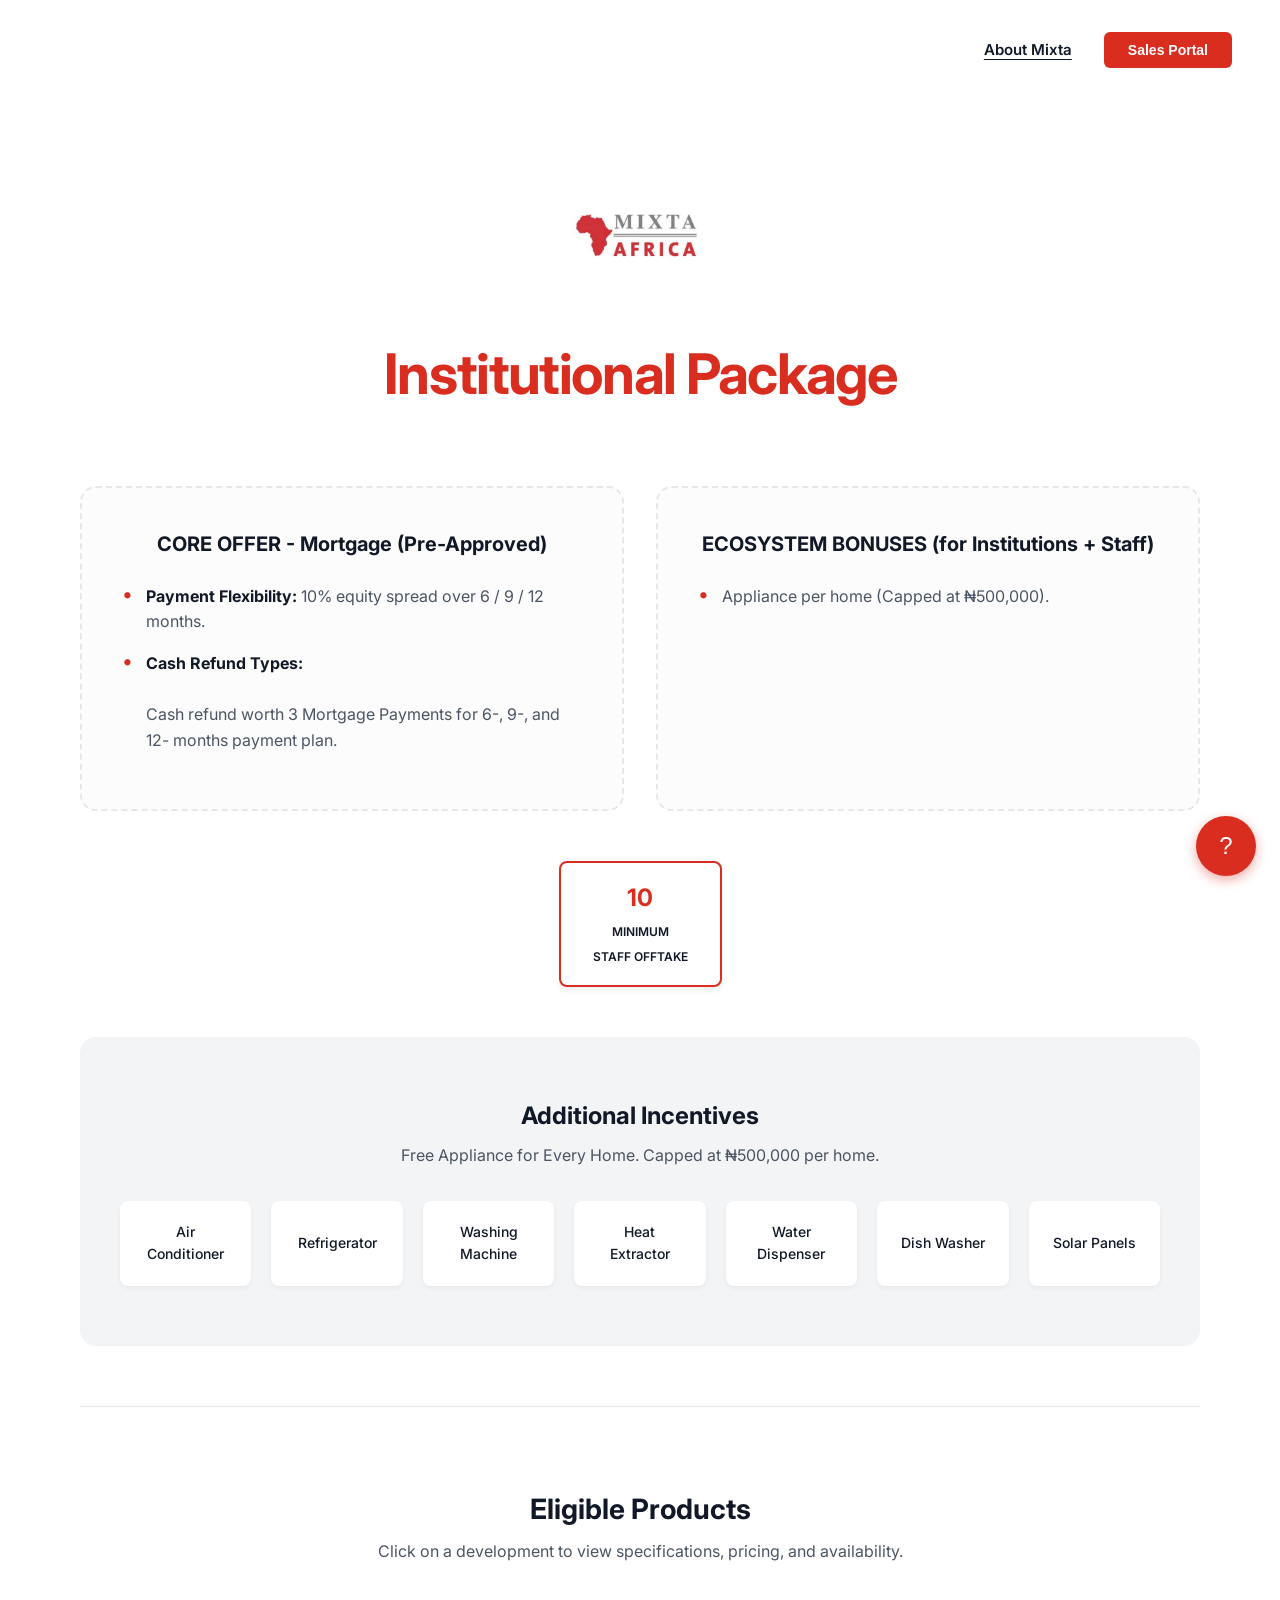
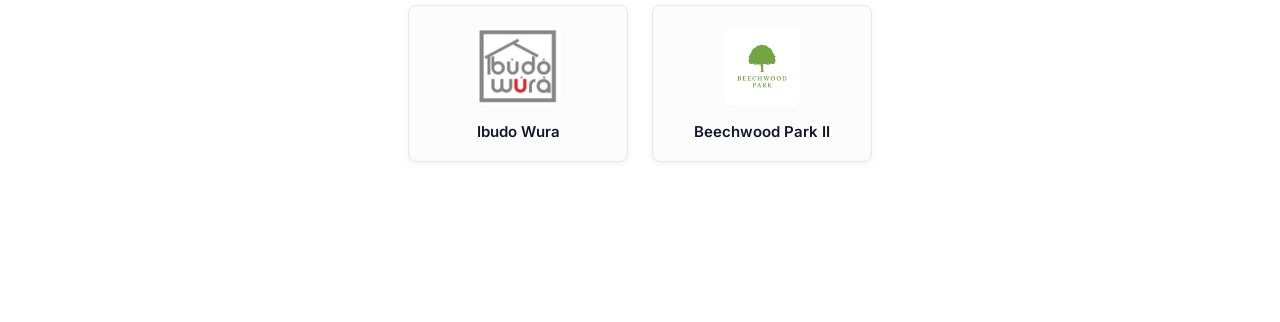
==== commit 67376cf5: "Update index.html" ====
--- a/index.html
+++ b/index.html
@@ -22,7 +22,15 @@
   </script>
 
   <link href="https://fonts.googleapis.com/css2?family=Inter:wght@300;400;500;600;700&display=swap" rel="stylesheet">
-  <link rel="stylesheet" href="style.css">
+  <script>
+  (function() {
+    const css = document.createElement('link');
+    css.rel = 'stylesheet';
+    css.href = 'style.css?v=' + new Date().getTime();
+    document.head.appendChild(css);
+  })();
+</script>
+
 </head>
 <body>
 
